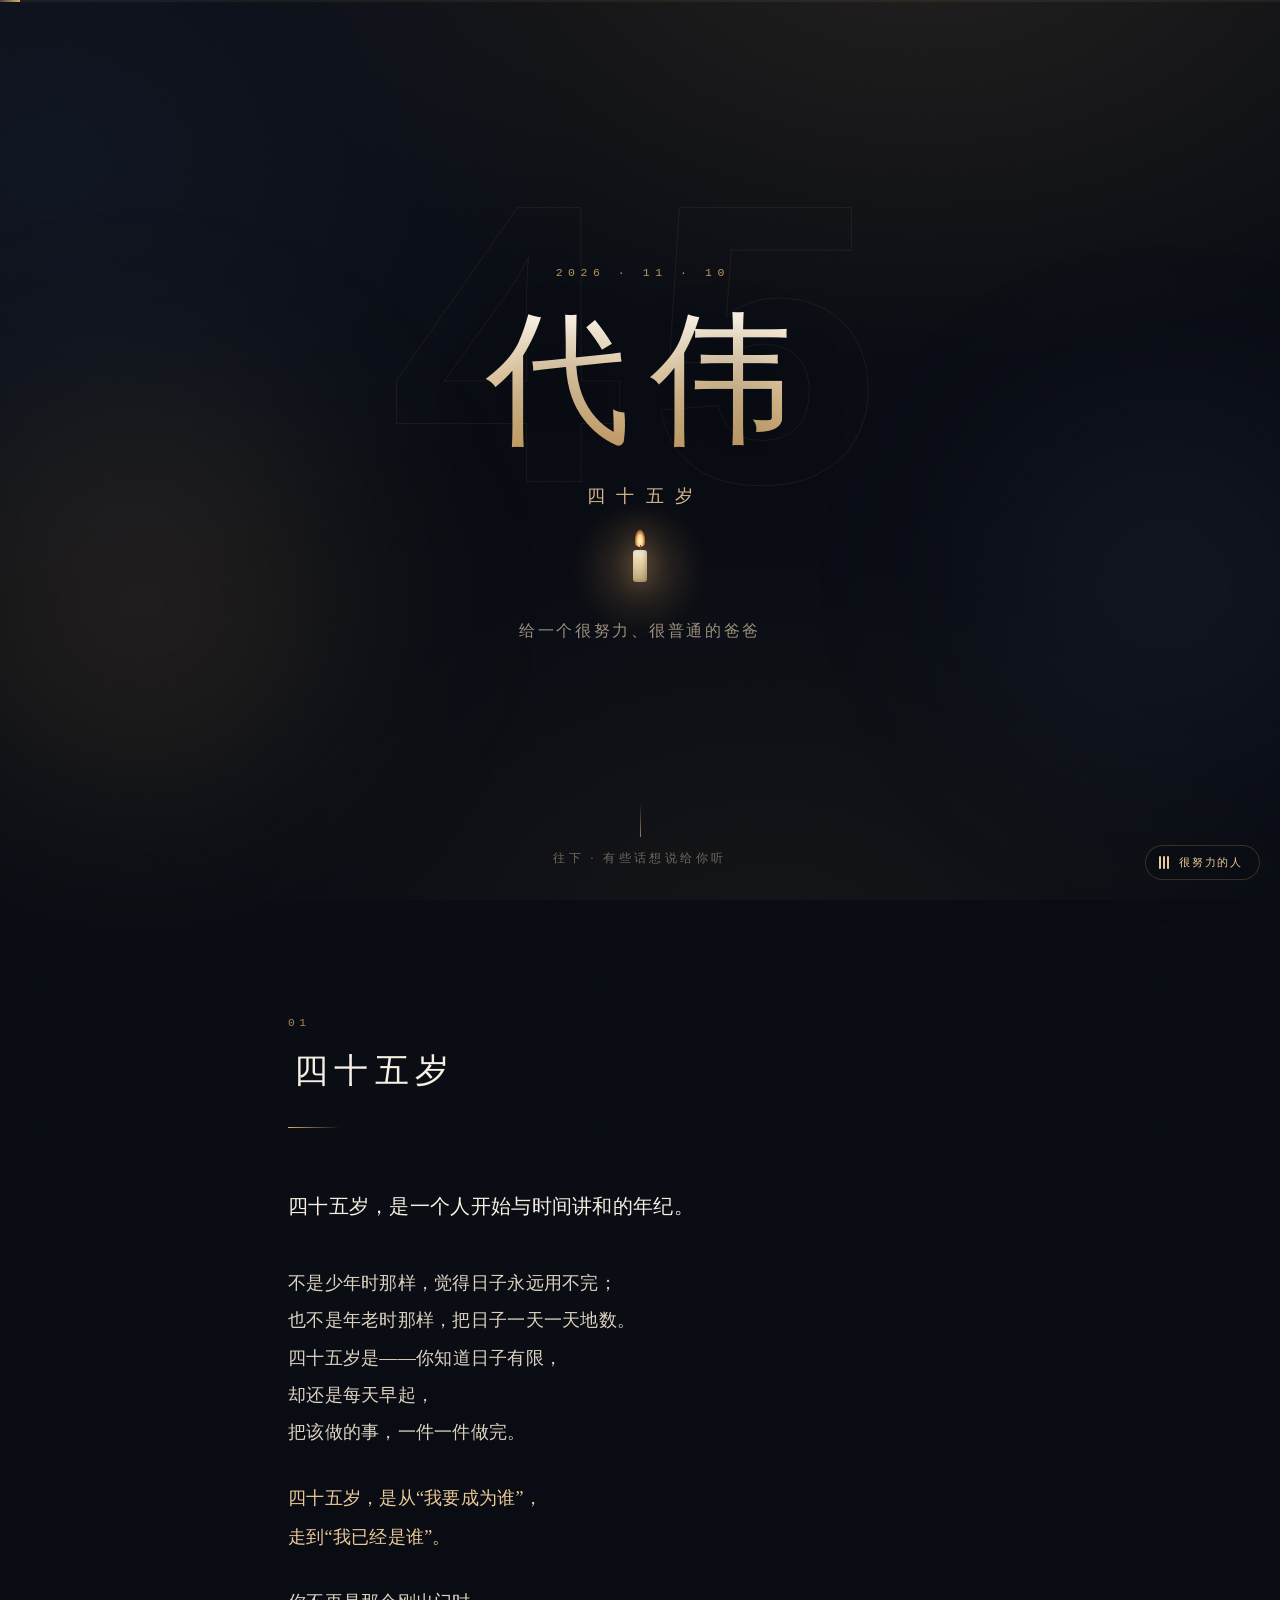
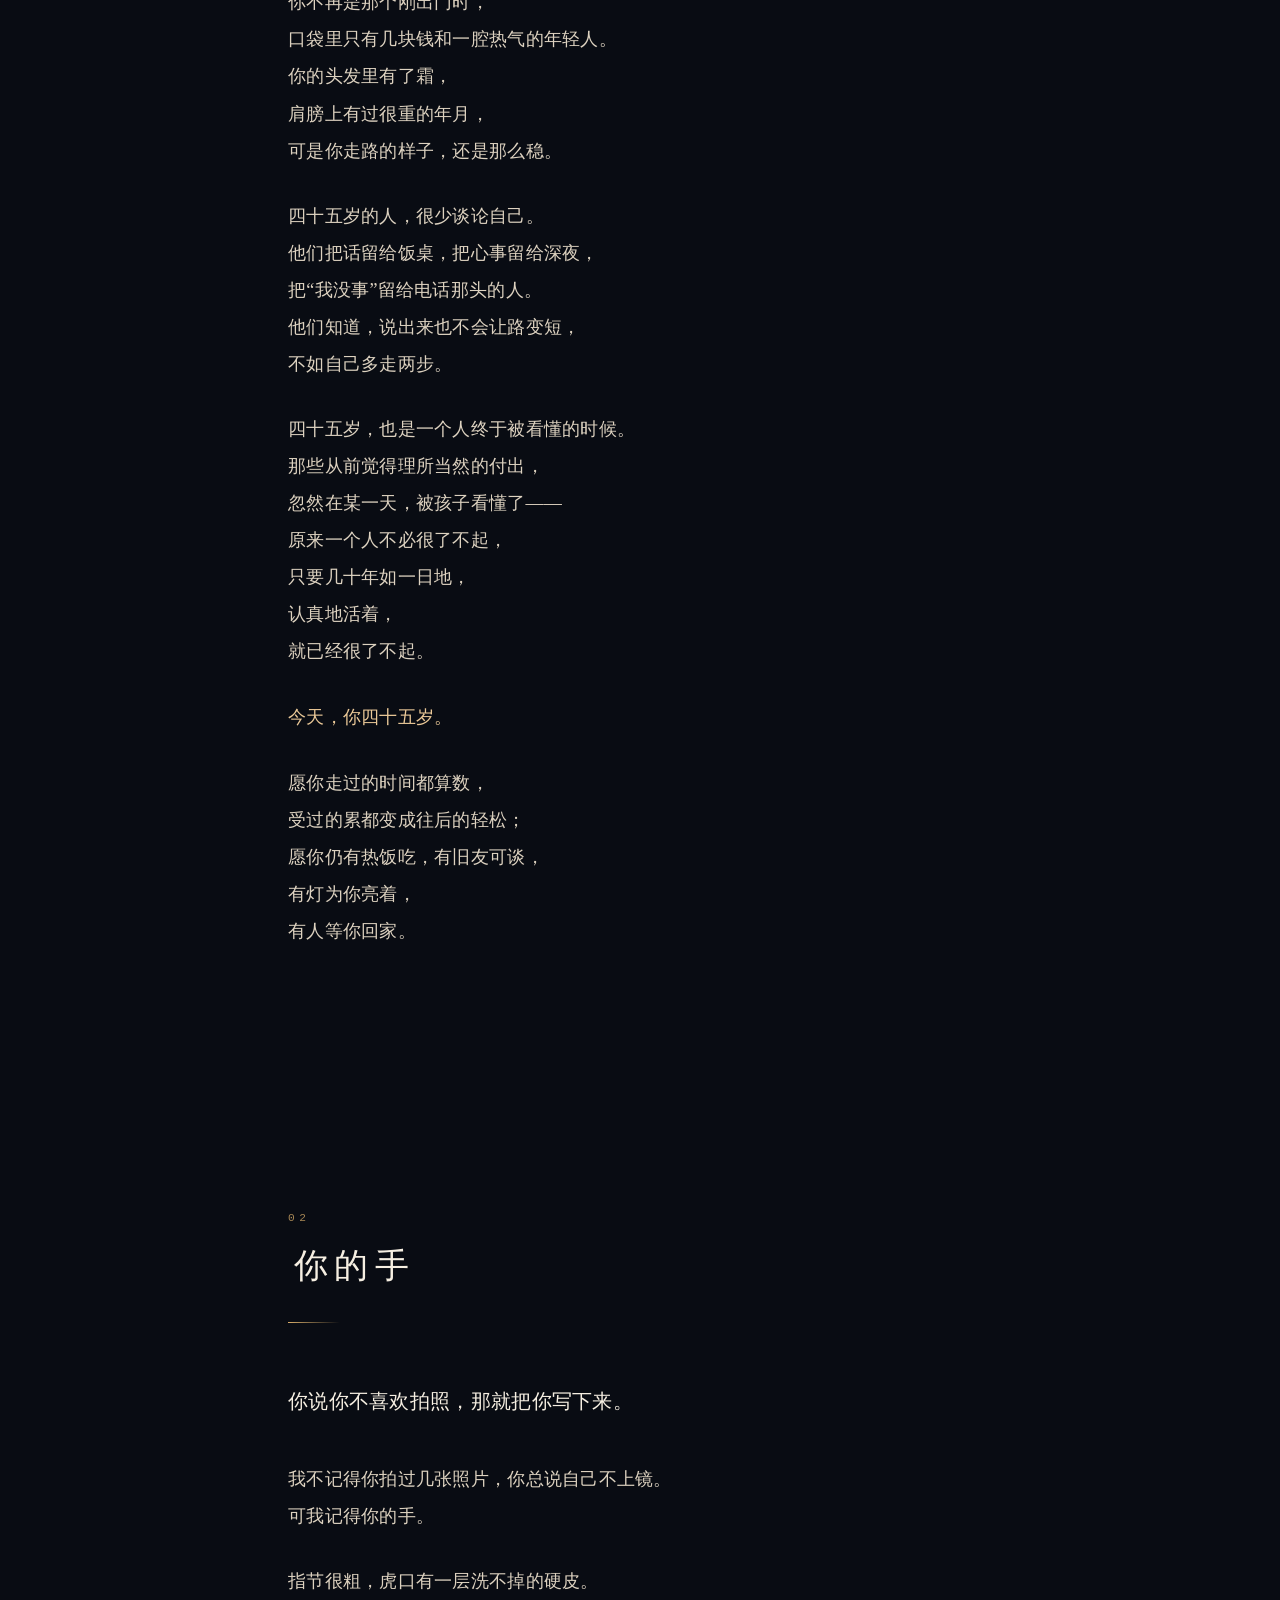
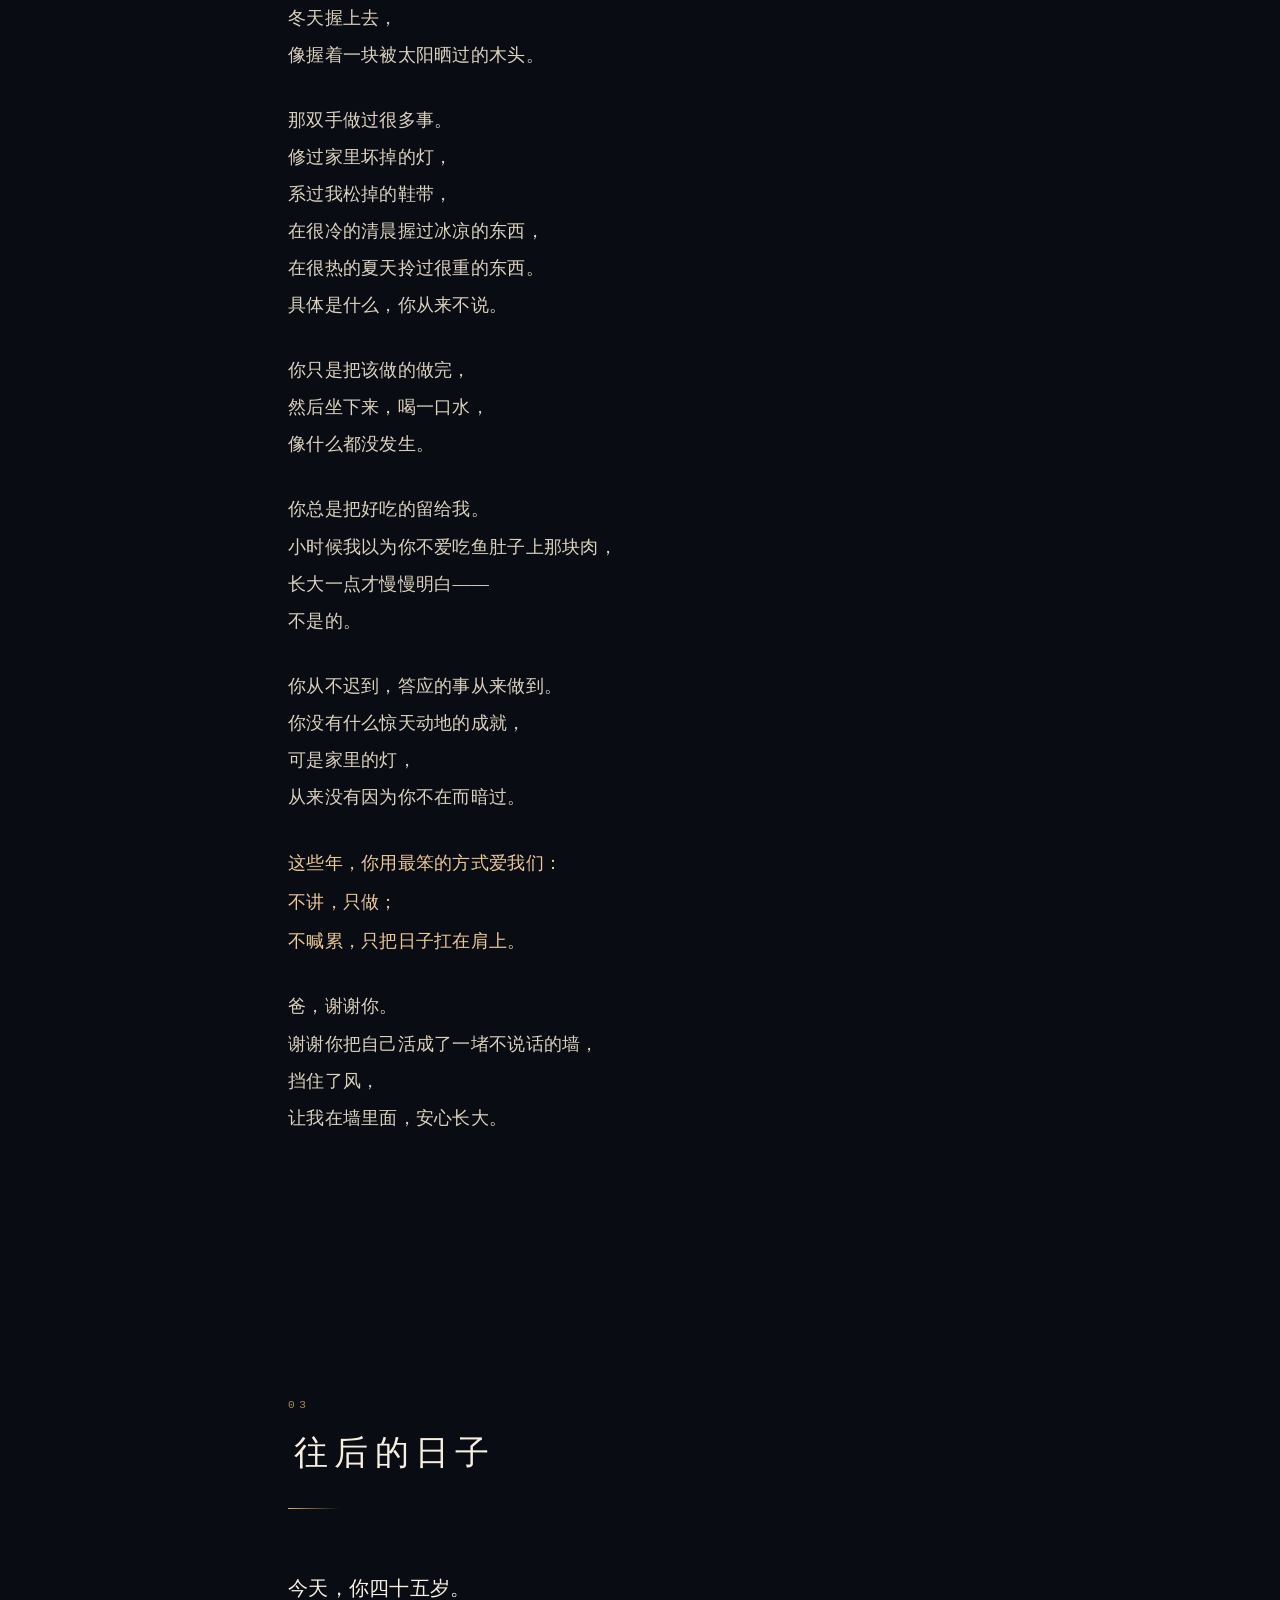
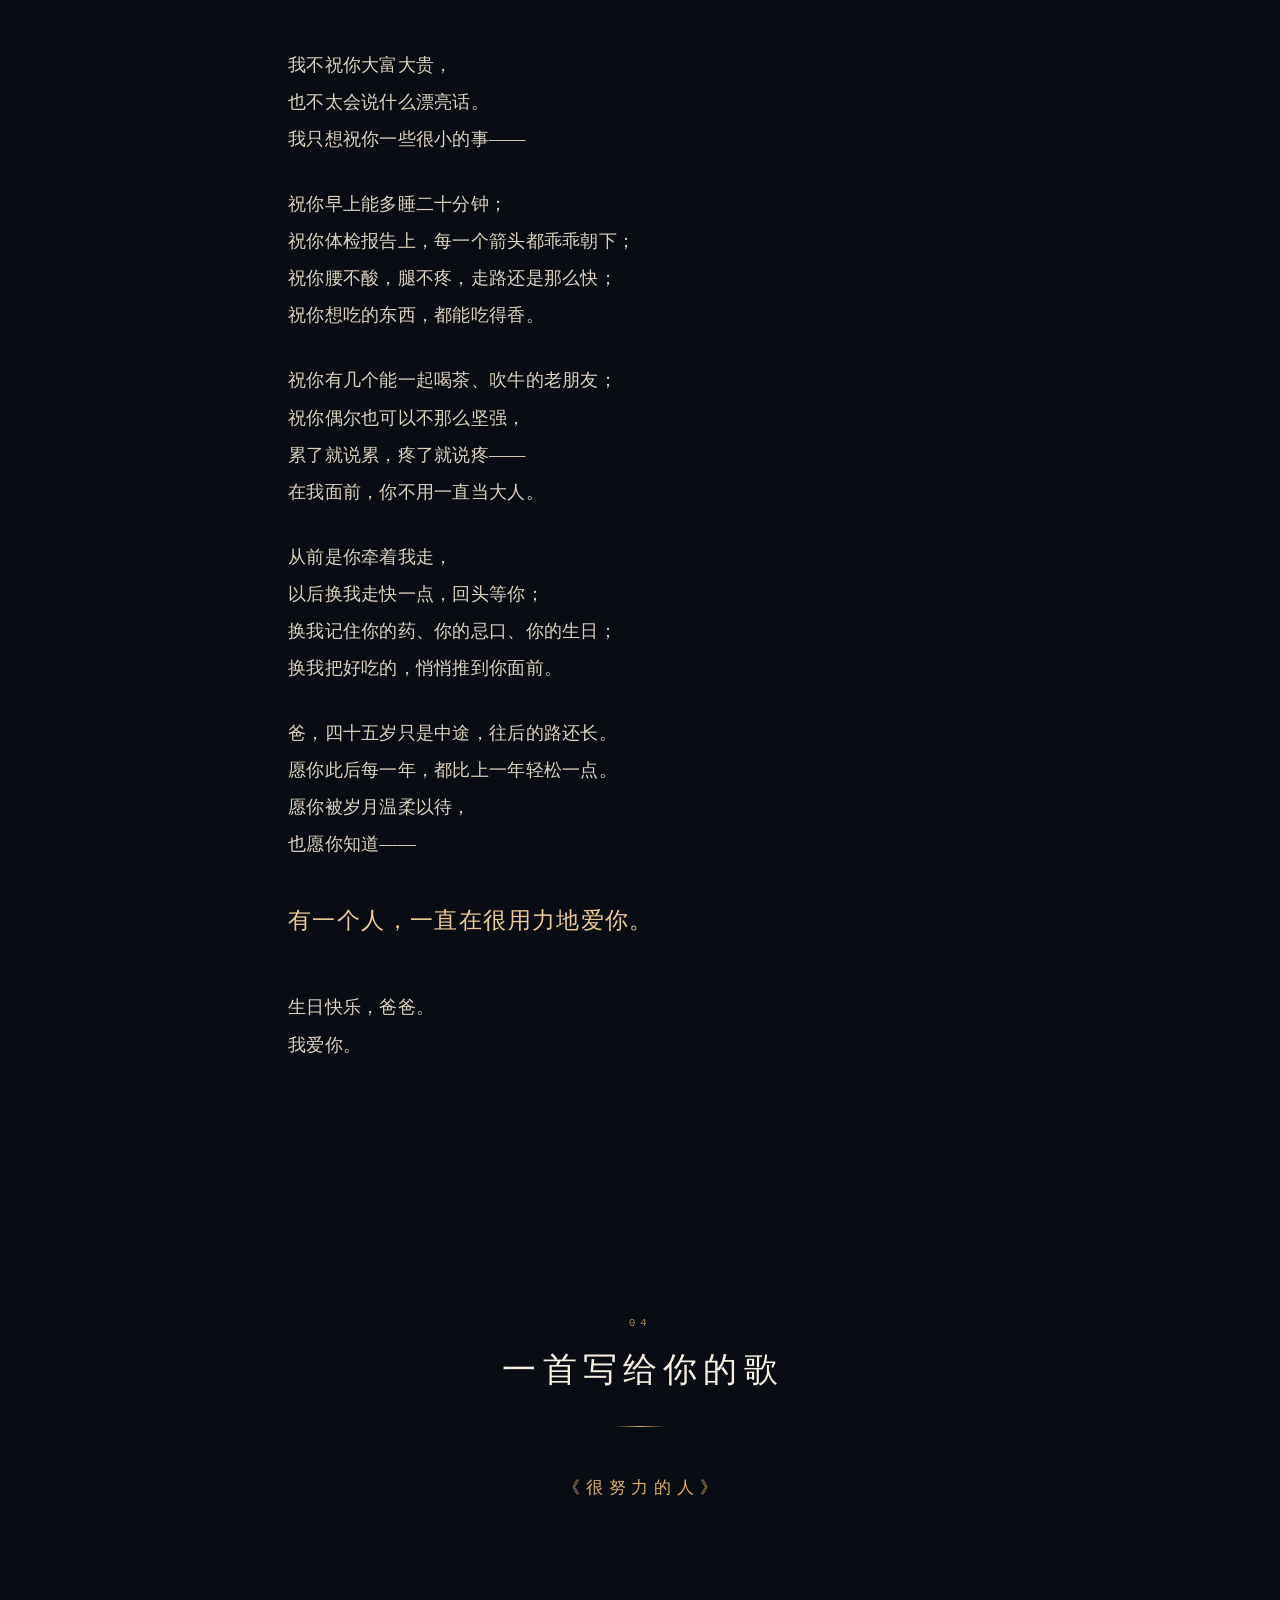
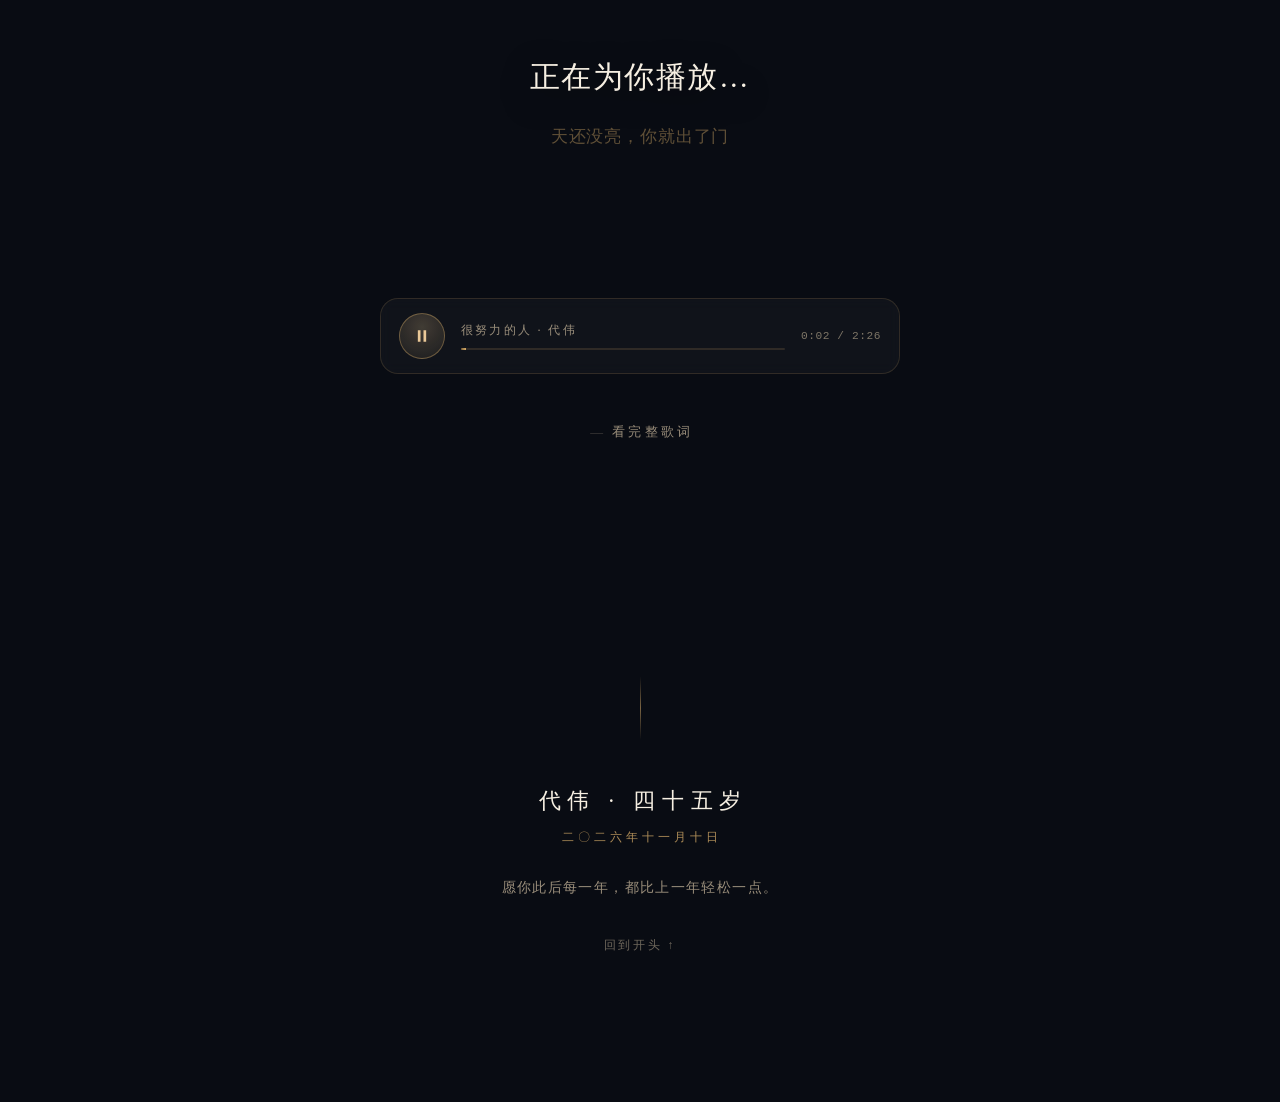
==== index.html @ 6c89ed4d "给爸爸的四十五岁生日：一首散文诗、一些谢谢，和一首歌" ====
<!doctype html>
<html lang="zh-CN">
<head>
<meta charset="utf-8">
<meta name="viewport" content="width=device-width,initial-scale=1,viewport-fit=cover">
<title>代伟 · 四十五岁</title>
<meta name="description" content="写给爸爸的四十五岁生日：一首散文诗、一些谢谢，和一首歌。">
<meta name="theme-color" content="#090c13">
<meta property="og:title" content="代伟 · 四十五岁">
<meta property="og:description" content="写给爸爸的四十五岁生日。">
<link rel="icon" href="data:image/svg+xml,%3Csvg xmlns='http://www.w3.org/2000/svg' viewBox='0 0 64 64'%3E%3Crect width='64' height='64' rx='14' fill='%23090c13'/%3E%3Cellipse cx='32' cy='26' rx='7' ry='12' fill='%23ffcf7a'/%3E%3Crect x='29' y='36' width='6' height='16' rx='2' fill='%23e8d7b4'/%3E%3C/svg%3E">
<link rel="stylesheet" href="style.css">
</head>
<body>

<div class="grain" aria-hidden="true"></div>
<div class="glow g1" aria-hidden="true"></div>
<div class="glow g2" aria-hidden="true"></div>
<div class="topline" id="topline" aria-hidden="true"><i></i></div>

<!-- 开场：轻触开始 -->
<div class="veil" id="veil">
  <div class="veil-inner">
    <div class="candle">
      <span class="flame"></span><span class="wick"></span><span class="body"></span>
    </div>
    <p class="veil-kicker">二〇二六年 · 十一月十日</p>
    <h1 class="veil-title">给爸爸的四十五岁</h1>
    <button class="start-btn" id="startBtn" type="button">轻触 · 让歌响起</button>
    <p class="veil-note">建议戴上耳机，大约两分半钟</p>
  </div>
</div>

<main>

  <header class="hero" id="top">
    <p class="hero-kicker">2026 · 11 · 10</p>
    <div class="hero-name-wrap">
      <span class="hero-forty" aria-hidden="true">45</span>
      <h1 class="hero-name">代伟</h1>
    </div>
    <p class="hero-age">四十五岁</p>
    <div class="candle small" aria-hidden="true">
      <span class="flame"></span><span class="wick"></span><span class="body"></span>
    </div>
    <p class="hero-sub">给一个很努力、很普通的爸爸</p>
    <div class="scroll-hint"><span></span>往下 · 有些话想说给你听</div>
  </header>

  <section class="chapter reveal" id="poem">
    <p class="chapter-no">01</p>
    <h2>四十五岁</h2>
    <div class="prose">
      <p class="lead">四十五岁，是一个人开始与时间讲和的年纪。</p>
      <p>不是少年时那样，觉得日子永远用不完；<br>
      也不是年老时那样，把日子一天一天地数。<br>
      四十五岁是——你知道日子有限，<br>
      却还是每天早起，<br>
      把该做的事，一件一件做完。</p>
      <p class="punch">四十五岁，是从“我要成为谁”，<br>
      走到“我已经是谁”。</p>
      <p>你不再是那个刚出门时，<br>
      口袋里只有几块钱和一腔热气的年轻人。<br>
      你的头发里有了霜，<br>
      肩膀上有过很重的年月，<br>
      可是你走路的样子，还是那么稳。</p>
      <p>四十五岁的人，很少谈论自己。<br>
      他们把话留给饭桌，把心事留给深夜，<br>
      把“我没事”留给电话那头的人。<br>
      他们知道，说出来也不会让路变短，<br>
      不如自己多走两步。</p>
      <p>四十五岁，也是一个人终于被看懂的时候。<br>
      那些从前觉得理所当然的付出，<br>
      忽然在某一天，被孩子看懂了——<br>
      原来一个人不必很了不起，<br>
      只要几十年如一日地，<br>
      认真地活着，<br>
      就已经很了不起。</p>
      <p class="punch">今天，你四十五岁。</p>
      <p>愿你走过的时间都算数，<br>
      受过的累都变成往后的轻松；<br>
      愿你仍有热饭吃，有旧友可谈，<br>
      有灯为你亮着，<br>
      有人等你回家。</p>
    </div>
  </section>

  <section class="chapter reveal" id="hands">
    <p class="chapter-no">02</p>
    <h2>你的手</h2>
    <div class="prose">
      <p class="lead">你说你不喜欢拍照，那就把你写下来。</p>
      <p>我不记得你拍过几张照片，你总说自己不上镜。<br>
      可我记得你的手。</p>
      <p>指节很粗，虎口有一层洗不掉的硬皮。<br>
      冬天握上去，<br>
      像握着一块被太阳晒过的木头。</p>
      <p>那双手做过很多事。<br>
      修过家里坏掉的灯，<br>
      系过我松掉的鞋带，<br>
      在很冷的清晨握过冰凉的东西，<br>
      在很热的夏天拎过很重的东西。<br>
      具体是什么，你从来不说。</p>
      <p>你只是把该做的做完，<br>
      然后坐下来，喝一口水，<br>
      像什么都没发生。</p>
      <p>你总是把好吃的留给我。<br>
      小时候我以为你不爱吃鱼肚子上那块肉，<br>
      长大一点才慢慢明白——<br>
      不是的。</p>
      <p>你从不迟到，答应的事从来做到。<br>
      你没有什么惊天动地的成就，<br>
      可是家里的灯，<br>
      从来没有因为你不在而暗过。</p>
      <p class="punch">这些年，你用最笨的方式爱我们：<br>
      不讲，只做；<br>
      不喊累，只把日子扛在肩上。</p>
      <p>爸，谢谢你。<br>
      谢谢你把自己活成了一堵不说话的墙，<br>
      挡住了风，<br>
      让我在墙里面，安心长大。</p>
    </div>
  </section>

  <section class="chapter reveal" id="wish">
    <p class="chapter-no">03</p>
    <h2>往后的日子</h2>
    <div class="prose">
      <p class="lead">今天，你四十五岁。</p>
      <p>我不祝你大富大贵，<br>
      也不太会说什么漂亮话。<br>
      我只想祝你一些很小的事——</p>
      <p>祝你早上能多睡二十分钟；<br>
      祝你体检报告上，每一个箭头都乖乖朝下；<br>
      祝你腰不酸，腿不疼，走路还是那么快；<br>
      祝你想吃的东西，都能吃得香。</p>
      <p>祝你有几个能一起喝茶、吹牛的老朋友；<br>
      祝你偶尔也可以不那么坚强，<br>
      累了就说累，疼了就说疼——<br>
      在我面前，你不用一直当大人。</p>
      <p>从前是你牵着我走，<br>
      以后换我走快一点，回头等你；<br>
      换我记住你的药、你的忌口、你的生日；<br>
      换我把好吃的，悄悄推到你面前。</p>
      <p>爸，四十五岁只是中途，往后的路还长。<br>
      愿你此后每一年，都比上一年轻松一点。<br>
      愿你被岁月温柔以待，<br>
      也愿你知道——</p>
      <p class="punch big">有一个人，一直在很用力地爱你。</p>
      <p>生日快乐，爸爸。<br>
      我爱你。</p>
    </div>
  </section>

  <section class="chapter song reveal" id="song">
    <p class="chapter-no">04</p>
    <h2>一首写给你的歌</h2>
    <p class="song-title">《很努力的人》</p>

    <div class="stage">
      <div class="stage-line prev" id="lyricPrev"></div>
      <div class="stage-line now" id="lyricNow">正在为你播放…</div>
      <div class="stage-line next" id="lyricNext"></div>
    </div>

    <div class="player">
      <button class="play-btn" id="playBtn" type="button" aria-label="播放或暂停">
        <svg class="ico-play" viewBox="0 0 24 24" aria-hidden="true"><path d="M8 5.5v13l11-6.5z"/></svg>
        <svg class="ico-pause" viewBox="0 0 24 24" aria-hidden="true"><path d="M7 5h3.2v14H7zM13.8 5H17v14h-3.2z"/></svg>
      </button>
      <div class="player-meta">
        <div class="player-name">很努力的人 · 代伟</div>
        <div class="player-bar"><i id="songBar"></i></div>
      </div>
      <div class="player-time" id="songTime">0:00 / 0:00</div>
    </div>

    <details class="lyrics">
      <summary>看完整歌词</summary>
      <div class="lyrics-body">
        <p class="verse">
          天还没亮，你就出了门<br>
          楼道那盏灯，还留着你走过的余温<br>
          一年一年，鞋底磨得越来越薄<br>
          你把所有辛苦，说成一句“没什么”
        </p>
        <p class="verse">
          我长大以后，才读懂你的沉默<br>
          那些没说出口的话，都在饭碗里多了一点<br>
          你总把最好的，悄悄推到我面前<br>
          然后笑着说，我不太爱吃这些
        </p>
        <p class="chorus">
          四十五岁，你还是很努力的人<br>
          把平凡的日子，过成家里最稳的灯<br>
          不需要谁记得你的名字<br>
          在我心里，你一直是英雄
        </p>
        <p class="verse">
          你给我的，从来不是很多钱<br>
          是一个从不缺席的明天<br>
          是你站在那里，什么都不说<br>
          我就知道，家还在
        </p>
        <p class="chorus">
          四十五岁，愿风对你温柔一点<br>
          愿你的肩膀，也能靠一靠、歇一歇<br>
          往后的路，换我替你分担一些<br>
          爸，生日快乐——我爱你
        </p>
      </div>
    </details>
  </section>

  <footer class="foot reveal">
    <div class="foot-line"></div>
    <p class="foot-big">代伟 · 四十五岁</p>
    <p class="foot-sub">二〇二六年十一月十日</p>
    <p class="foot-note">愿你此后每一年，都比上一年轻松一点。</p>
    <a class="to-top" href="#top">回到开头 ↑</a>
  </footer>

</main>

<button class="dock" id="dockBtn" type="button" aria-label="播放或暂停音乐">
  <span class="bars" aria-hidden="true"><i></i><i></i><i></i></span>
  <span class="dock-text">很努力的人</span>
</button>

<script src="song.js"></script>
</body>
</html>
---- style.css ----
/* 代伟 · 四十五岁 */
:root{
  --bg:#090c13;
  --paper:#f6efe2;
  --text:#e3d9c8;
  --muted:#9a8e7b;
  --gold:#d9ae6a;
  --gold-soft:#ebc998;
  --gold-dim:#7c6139;
  --line:rgba(217,174,106,.16);
  --serif:"Noto Serif SC","Source Han Serif SC","Songti SC","STSong","SimSun",serif;
}
*{box-sizing:border-box}
html{scroll-behavior:smooth;-webkit-text-size-adjust:100%}
body{
  margin:0;background:var(--bg);color:var(--text);font-family:var(--serif);
  -webkit-font-smoothing:antialiased;overflow-x:hidden;
  background-image:
    radial-gradient(1100px 760px at 72% -12%, rgba(217,174,106,.13), transparent 62%),
    radial-gradient(820px 680px at 4% 18%, rgba(78,108,168,.10), transparent 64%),
    radial-gradient(900px 700px at 60% 108%, rgba(217,174,106,.06), transparent 60%);
  background-attachment:fixed;
}
body.locked{overflow:hidden}

/* 质感 */
.grain{
  position:fixed;inset:-50%;pointer-events:none;z-index:1;opacity:.045;
  background-image:url("data:image/svg+xml,%3Csvg xmlns='http://www.w3.org/2000/svg' width='140' height='140'%3E%3Cfilter id='n'%3E%3CfeTurbulence type='fractalNoise' baseFrequency='.82' numOctaves='3' stitchTiles='stitch'/%3E%3C/filter%3E%3Crect width='140' height='140' filter='url(%23n)'/%3E%3C/svg%3E");
  mix-blend-mode:overlay;
}
.glow{position:fixed;border-radius:50%;filter:blur(90px);pointer-events:none;z-index:0}
.g1{width:46vw;height:46vw;left:-12vw;top:34vh;background:radial-gradient(circle,rgba(217,174,106,.16),transparent 70%)}
.g2{width:38vw;height:38vw;right:-10vw;bottom:8vh;background:radial-gradient(circle,rgba(96,120,180,.14),transparent 70%)}

/* 顶部细进度 */
.topline{position:fixed;top:0;left:0;right:0;height:2px;z-index:60;background:rgba(217,174,106,.08)}
.topline i{display:block;height:100%;width:0;background:linear-gradient(90deg,rgba(217,174,106,.25),var(--gold));transition:width .2s linear}

/* 烛火 */
.candle{position:relative;width:16px;height:52px;margin:26px auto 0}
.candle::after{content:"";position:absolute;left:50%;top:-26px;width:130px;height:130px;transform:translateX(-50%);background:radial-gradient(circle,rgba(255,198,122,.26),rgba(255,180,100,.08) 42%,transparent 72%);filter:blur(7px);pointer-events:none;z-index:-1}
.candle.small{transform:scale(1);margin:22px auto 16px}
.candle .body{position:absolute;bottom:0;left:1px;width:14px;height:32px;border-radius:3px;
  background:linear-gradient(180deg,#f8ecd2,#dcc69c 55%,#b8a173);
  box-shadow:0 0 20px rgba(255,196,116,.16),inset -2px 0 4px rgba(0,0,0,.18)}
.candle .wick{position:absolute;left:7.5px;bottom:31px;width:1px;height:6px;background:#5c4b34}
.candle .flame{position:absolute;left:50%;bottom:35px;width:14px;height:24px;transform:translateX(-50%);
  background:radial-gradient(50% 62% at 50% 74%,#fff8e2,#ffd083 38%,rgba(255,152,60,.55) 68%,rgba(255,140,50,0) 78%);
  border-radius:50% 50% 46% 46%/62% 62% 40% 40%;
  filter:blur(.5px) drop-shadow(0 0 16px rgba(255,190,110,.6));
  animation:flicker 3.4s ease-in-out infinite;transform-origin:50% 92%}
@keyframes flicker{
  0%,100%{transform:translateX(-50%) scale(1) rotate(-1deg);opacity:.95}
  22%{transform:translateX(-50%) scale(1.04,.96) rotate(1.6deg);opacity:1}
  47%{transform:translateX(-51%) scale(.97,1.05) rotate(-1.2deg);opacity:.9}
  73%{transform:translateX(-49%) scale(1.02,.98) rotate(1deg);opacity:1}
}

/* 开场遮罩 */
.veil{position:fixed;inset:0;z-index:100;display:grid;place-items:center;text-align:center;padding:24px;
  background:radial-gradient(58% 46% at 50% 44%,rgba(34,28,20,.94),rgba(6,8,12,.99) 72%);
  -webkit-backdrop-filter:blur(14px);backdrop-filter:blur(14px);
  transition:opacity .95s ease,visibility .95s ease}
.veil.hide{opacity:0;visibility:hidden}
.veil-inner{max-width:520px;animation:veilIn 1.2s ease both}
@keyframes veilIn{from{opacity:0;transform:translateY(10px)}to{opacity:1;transform:none}}
.veil-kicker{font-size:.72rem;letter-spacing:.42em;color:var(--muted);margin:16px 0 0;text-indent:.42em}
.veil-title{font-weight:500;font-size:clamp(1.5rem,5vw,2.1rem);letter-spacing:.16em;color:var(--paper);margin:.7em 0 1.5em;text-indent:.16em}
.start-btn{
  display:inline-block;cursor:pointer;font-family:inherit;font-size:.95rem;letter-spacing:.22em;text-indent:.22em;
  color:#20180d;padding:15px 34px;border:0;border-radius:999px;
  background:linear-gradient(180deg,#f0cd93,#d9ae6a);
  box-shadow:0 10px 34px rgba(217,174,106,.22),0 1px 0 rgba(255,255,255,.4) inset;
  transition:transform .25s ease,box-shadow .25s ease}
.start-btn:hover{transform:translateY(-2px);box-shadow:0 14px 40px rgba(217,174,106,.3),0 1px 0 rgba(255,255,255,.5) inset}
.start-btn:active{transform:translateY(0)}
.veil-note{font-size:.76rem;letter-spacing:.14em;color:rgba(154,142,123,.85);margin:1.7em 0 0}

/* 首屏 */
.hero{position:relative;z-index:2;min-height:100svh;display:flex;flex-direction:column;align-items:center;justify-content:center;
  text-align:center;padding:72px 24px 64px}
.hero-kicker{font-family:ui-monospace,"SFMono-Regular",Menlo,monospace;font-size:.72rem;letter-spacing:.48em;color:var(--gold);opacity:.85;margin:0 0 3.2vh;text-indent:.48em}
.hero-name-wrap{position:relative;line-height:1}
.hero-forty{position:absolute;left:50%;top:50%;transform:translate(-50%,-52%);
  font-family:ui-monospace,Menlo,monospace;font-size:clamp(11rem,40vw,26rem);font-weight:700;
  color:transparent;-webkit-text-stroke:1px rgba(217,174,106,.09);letter-spacing:.02em;pointer-events:none;user-select:none}
.hero-name{
  position:relative;margin:0;font-weight:500;font-size:clamp(3.6rem,15vw,9rem);letter-spacing:.14em;text-indent:.14em;
  background:linear-gradient(180deg,#fbf3e4 8%,#e8cda2 52%,#c9a066 100%);
  -webkit-background-clip:text;background-clip:text;color:transparent;
  text-shadow:0 24px 60px rgba(0,0,0,.4)}
.hero-age{margin:3.4vh 0 0;font-size:clamp(.95rem,3.2vw,1.15rem);letter-spacing:.62em;text-indent:.62em;color:var(--gold-soft);opacity:.9}
.hero-sub{margin:2.6vh 0 0;font-size:clamp(.86rem,2.8vw,1rem);letter-spacing:.16em;color:var(--muted)}
.scroll-hint{position:absolute;bottom:34px;left:0;right:0;font-size:.72rem;letter-spacing:.3em;color:rgba(154,142,123,.7);text-indent:.3em}
.scroll-hint span{display:block;width:1px;height:34px;margin:0 auto 14px;background:linear-gradient(180deg,transparent,var(--gold));opacity:.7;animation:drip 2.6s ease-in-out infinite}
@keyframes drip{0%{transform:scaleY(.4);opacity:.2}50%{transform:scaleY(1);opacity:.8}100%{transform:scaleY(.4);opacity:.2}}

/* 章节 */
.chapter{position:relative;z-index:2;max-width:760px;margin:0 auto;padding:13vh 28px}
.chapter-no{font-family:ui-monospace,Menlo,monospace;font-size:.7rem;letter-spacing:.4em;color:var(--gold);opacity:.75;margin:0}
.chapter h2{font-weight:500;font-size:clamp(1.5rem,4.6vw,2.15rem);letter-spacing:.18em;color:var(--paper);margin:.55em 0 1.7em;text-indent:.18em}
.chapter h2::after{content:"";display:block;width:52px;height:1px;margin-top:.95em;background:linear-gradient(90deg,var(--gold),rgba(217,174,106,0))}
.prose p{margin:0 0 1.55em;line-height:2.05;font-size:clamp(1rem,2.5vw,1.13rem);color:#ddd2c0;letter-spacing:.015em}
.prose .lead{color:var(--paper);font-size:clamp(1.05rem,2.9vw,1.24rem);line-height:2.1;margin-bottom:1.9em}
.prose .punch{color:var(--gold-soft);line-height:2.15}
.prose .punch.big{font-size:clamp(1.12rem,3.4vw,1.45rem);letter-spacing:.06em;margin:1.4em 0 1.9em}

/* 歌曲 */
.song{text-align:center;padding-top:12vh;padding-bottom:15vh}
.song h2{display:inline-block}
.song h2::after{margin-left:auto;margin-right:auto;background:linear-gradient(90deg,rgba(217,174,106,0),var(--gold),rgba(217,174,106,0))}
.song-title{font-size:clamp(.95rem,2.8vw,1.05rem);letter-spacing:.34em;text-indent:.34em;color:var(--gold);margin:-.6em 0 0}
.stage{position:relative;min-height:min(46vh,300px);display:flex;flex-direction:column;justify-content:center;gap:.5em;
  margin:5vh auto 0;max-width:660px}
.stage-line{transition:opacity .55s ease,transform .55s ease,filter .55s ease;line-height:1.9;letter-spacing:.05em}
.stage-line.prev{font-size:clamp(.82rem,2.3vw,.92rem);color:rgba(154,142,123,.5);transform:translateY(4px)}
.stage-line.now{font-size:clamp(1.35rem,4.6vw,1.85rem);color:var(--paper);min-height:2.6em;display:flex;align-items:center;justify-content:center;text-shadow:0 8px 30px rgba(0,0,0,.5)}
.stage-line.now.tick{animation:lineIn .7s cubic-bezier(.2,.7,.2,1)}
@keyframes lineIn{from{opacity:0;transform:translateY(8px);filter:blur(3px)}to{opacity:1;transform:none;filter:none}}
.stage-line.next{font-size:clamp(.92rem,2.7vw,1.05rem);color:rgba(217,174,106,.42);transform:translateY(-3px)}

.player{display:flex;align-items:center;gap:16px;max-width:520px;margin:6vh auto 0;text-align:left;
  padding:14px 18px;border:1px solid var(--line);border-radius:18px;background:rgba(255,246,230,.03);
  -webkit-backdrop-filter:blur(6px);backdrop-filter:blur(6px)}
.play-btn{flex:0 0 auto;width:46px;height:46px;border-radius:50%;border:1px solid rgba(217,174,106,.4);cursor:pointer;
  background:radial-gradient(circle at 50% 30%,rgba(241,205,147,.22),rgba(217,174,106,.06));color:var(--gold-soft);
  display:grid;place-items:center;transition:transform .2s ease,background .3s}
.play-btn:hover{transform:scale(1.05);background:radial-gradient(circle at 50% 30%,rgba(241,205,147,.3),rgba(217,174,106,.1))}
.play-btn svg{width:20px;height:20px;fill:currentColor}
.play-btn .ico-pause{display:none}
.playing .play-btn .ico-play{display:none}
.playing .play-btn .ico-pause{display:block}
.player-meta{flex:1;min-width:0}
.player-name{font-size:.78rem;letter-spacing:.18em;color:var(--muted);margin-bottom:9px;white-space:nowrap;overflow:hidden;text-overflow:ellipsis}
.player-bar{height:2px;background:rgba(217,174,106,.15);border-radius:2px;overflow:hidden}
.player-bar i{display:block;height:100%;width:0;background:linear-gradient(90deg,var(--gold-dim),var(--gold));transition:width .25s linear}
.player-time{flex:0 0 auto;font-family:ui-monospace,Menlo,monospace;font-size:.7rem;color:rgba(154,142,123,.8);letter-spacing:.05em}

.lyrics{margin:4.5vh auto 0;max-width:560px;text-align:center}
.lyrics summary{cursor:pointer;list-style:none;font-size:.8rem;letter-spacing:.24em;text-indent:.24em;color:var(--muted);
  padding:10px 0;transition:color .3s}
.lyrics summary::-webkit-details-marker{display:none}
.lyrics summary:hover{color:var(--gold-soft)}
.lyrics summary::before{content:"— ";opacity:.4}
.lyrics[open] summary::before{content:"— ";opacity:.4}
.lyrics-body{padding-top:2.2em;text-align:center}
.lyrics-body p{margin:0 0 2.1em;line-height:2.15;font-size:.95rem;letter-spacing:.05em;color:#d6cbb9}
.lyrics-body .chorus{color:var(--gold-soft)}

/* 常驻小播放器 */
.dock{position:fixed;right:20px;bottom:20px;z-index:55;display:flex;align-items:center;gap:10px;
  padding:9px 16px 9px 13px;border-radius:999px;border:1px solid rgba(217,174,106,.22);
  background:rgba(11,14,20,.72);-webkit-backdrop-filter:blur(10px);backdrop-filter:blur(10px);
  color:var(--gold-soft);font-family:inherit;font-size:.7rem;letter-spacing:.16em;cursor:pointer;
  opacity:0;transform:translateY(12px);pointer-events:none;transition:opacity .6s ease,transform .6s ease,background .3s}
body.music-on .dock{opacity:1;transform:none;pointer-events:auto}
.dock:hover{background:rgba(20,24,33,.85)}
.dock .bars{display:flex;align-items:flex-end;gap:2px;height:13px}
.dock .bars i{display:block;width:2px;height:100%;background:currentColor;border-radius:1px;transform-origin:bottom;
  animation:eq 1.1s ease-in-out infinite}
.dock .bars i:nth-child(2){animation-delay:.18s}
.dock .bars i:nth-child(3){animation-delay:.36s}
body:not(.playing) .dock .bars i{animation-play-state:paused;transform:scaleY(.35)}
@keyframes eq{0%,100%{transform:scaleY(.3)}50%{transform:scaleY(1)}}

/* 页脚 */
.foot{position:relative;z-index:2;text-align:center;padding:10vh 24px 16vh}
.foot-line{width:1px;height:64px;margin:0 auto 5vh;background:linear-gradient(180deg,transparent,rgba(217,174,106,.55),transparent)}
.foot-big{margin:0;font-size:clamp(1.1rem,3.4vw,1.4rem);letter-spacing:.3em;text-indent:.3em;color:var(--paper)}
.foot-sub{margin:1.2em 0 0;font-size:.74rem;letter-spacing:.34em;text-indent:.34em;color:var(--gold);opacity:.8}
.foot-note{margin:2.4em 0 0;font-size:.86rem;letter-spacing:.1em;color:var(--muted)}
.to-top{display:inline-block;margin-top:4.5vh;font-size:.74rem;letter-spacing:.22em;color:rgba(154,142,123,.7);text-decoration:none;transition:color .3s}
.to-top:hover{color:var(--gold-soft)}

/* 入场 */
.reveal{opacity:0;transform:translateY(22px);transition:opacity 1.1s cubic-bezier(.2,.7,.2,1),transform 1.1s cubic-bezier(.2,.7,.2,1)}
.reveal.in{opacity:1;transform:none}

@media (max-width:520px){
  .chapter{padding:11vh 22px}
  .prose p{line-height:2.05}
  .hero-name{font-size:clamp(3.2rem,17vw,5rem)}
  .stage{min-height:44vh}
  .player{gap:12px;padding:12px 14px}
  .player-name{letter-spacing:.1em}
}
@media (prefers-reduced-motion:reduce){
  *{animation-duration:.001ms !important;animation-iteration-count:1 !important;transition-duration:.001ms !important}
  html{scroll-behavior:auto}
  .reveal{opacity:1;transform:none}
}
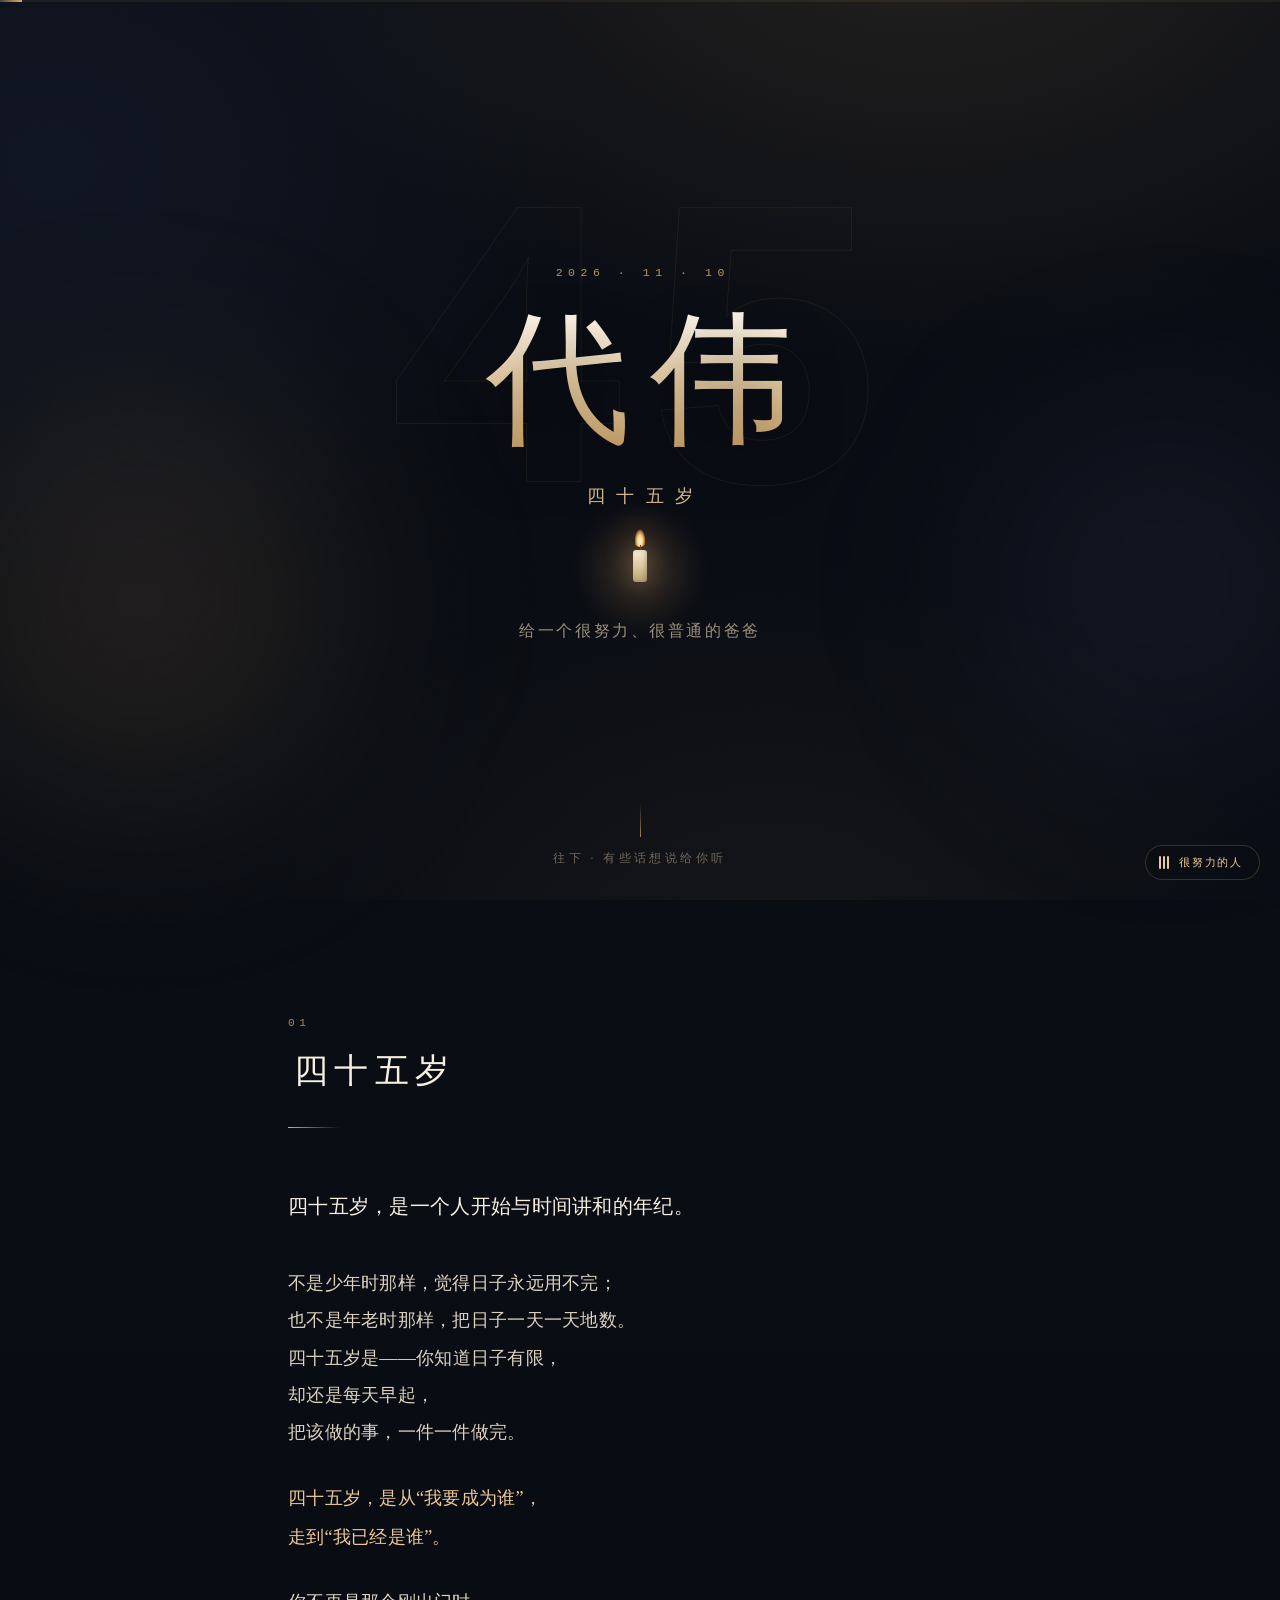
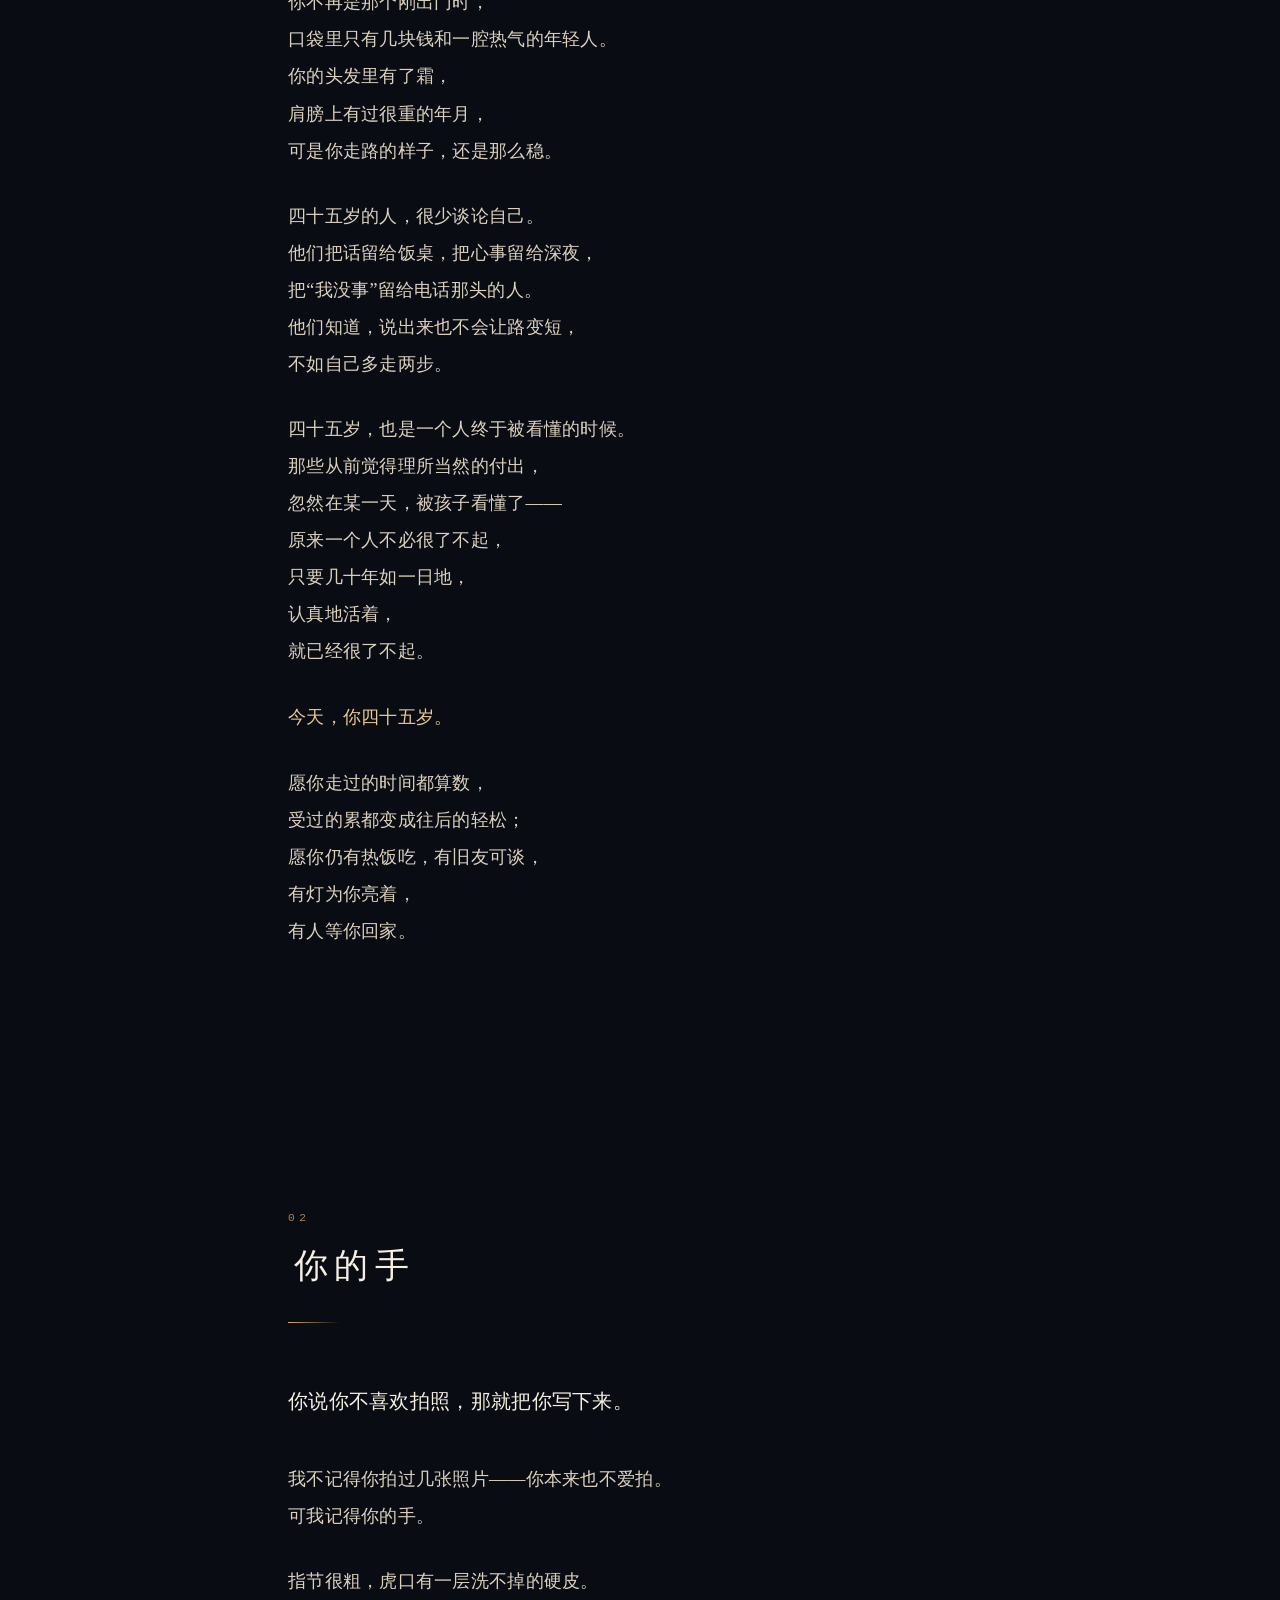
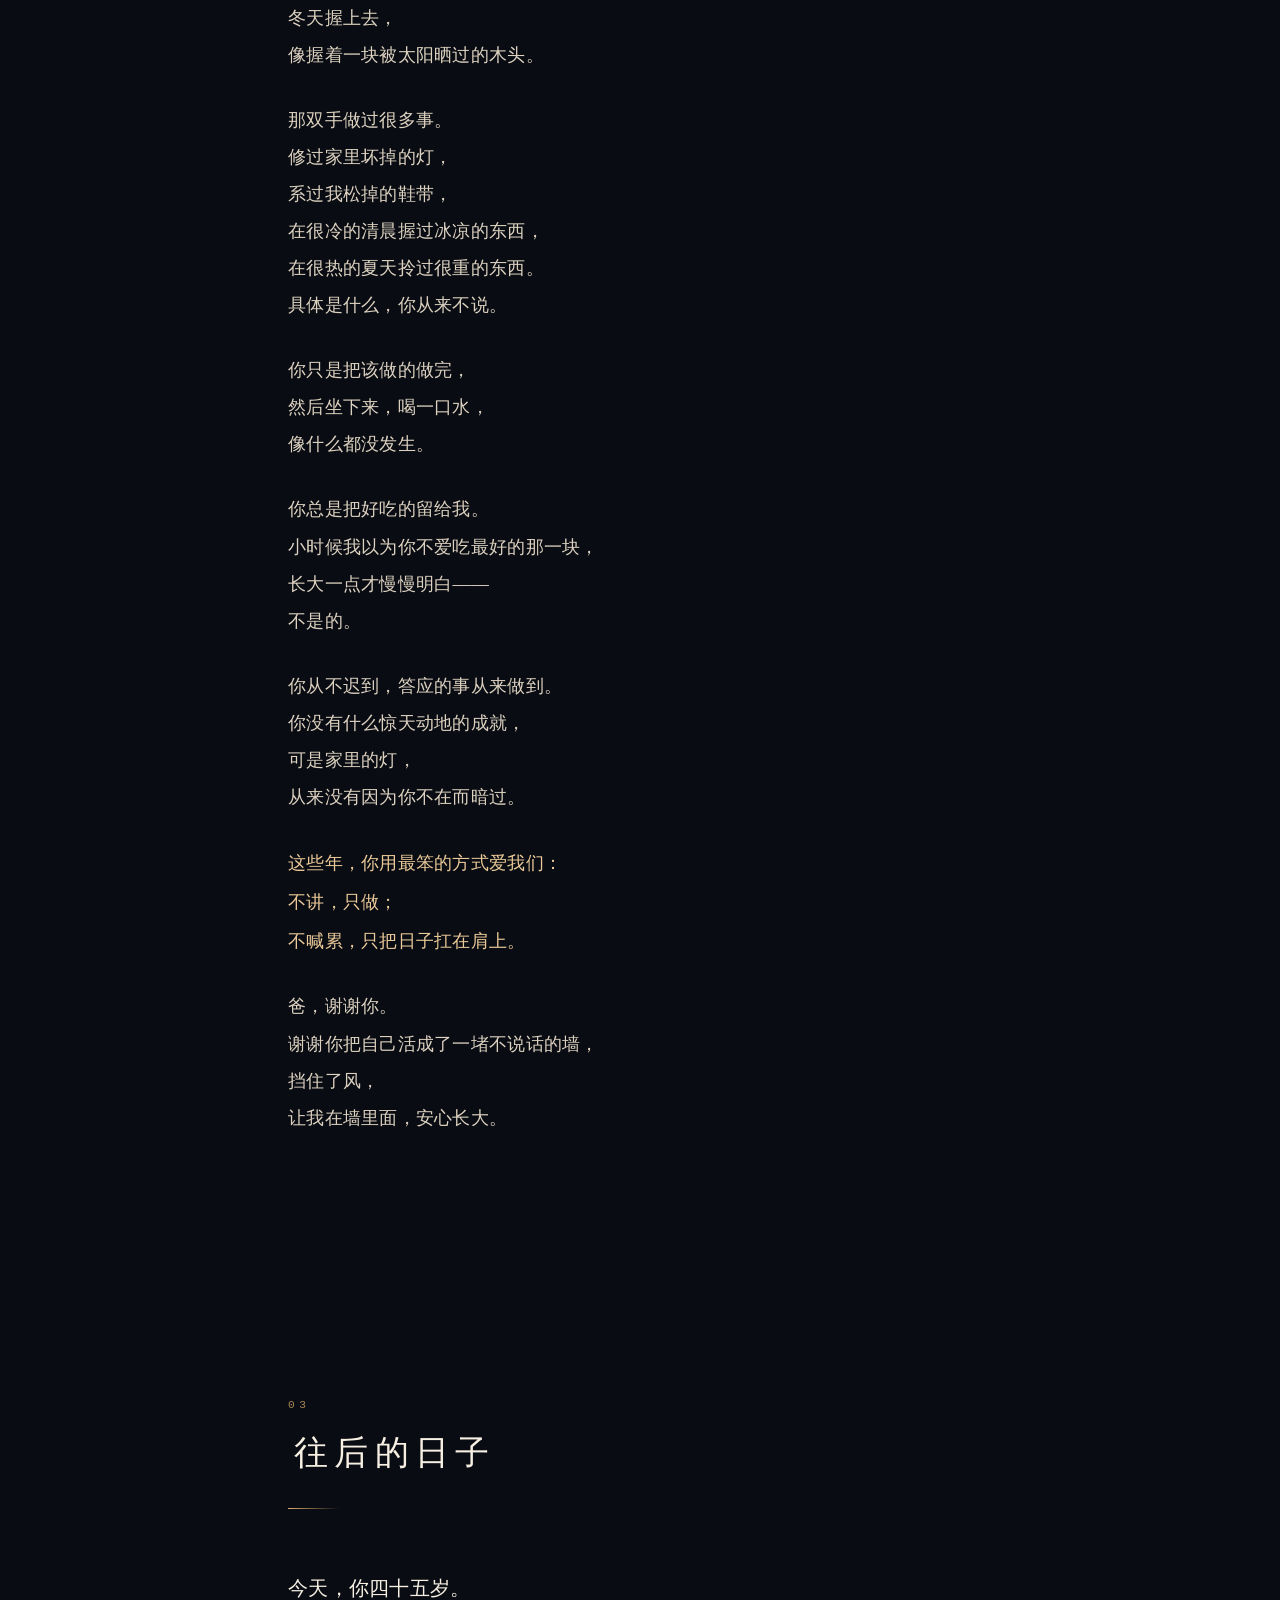
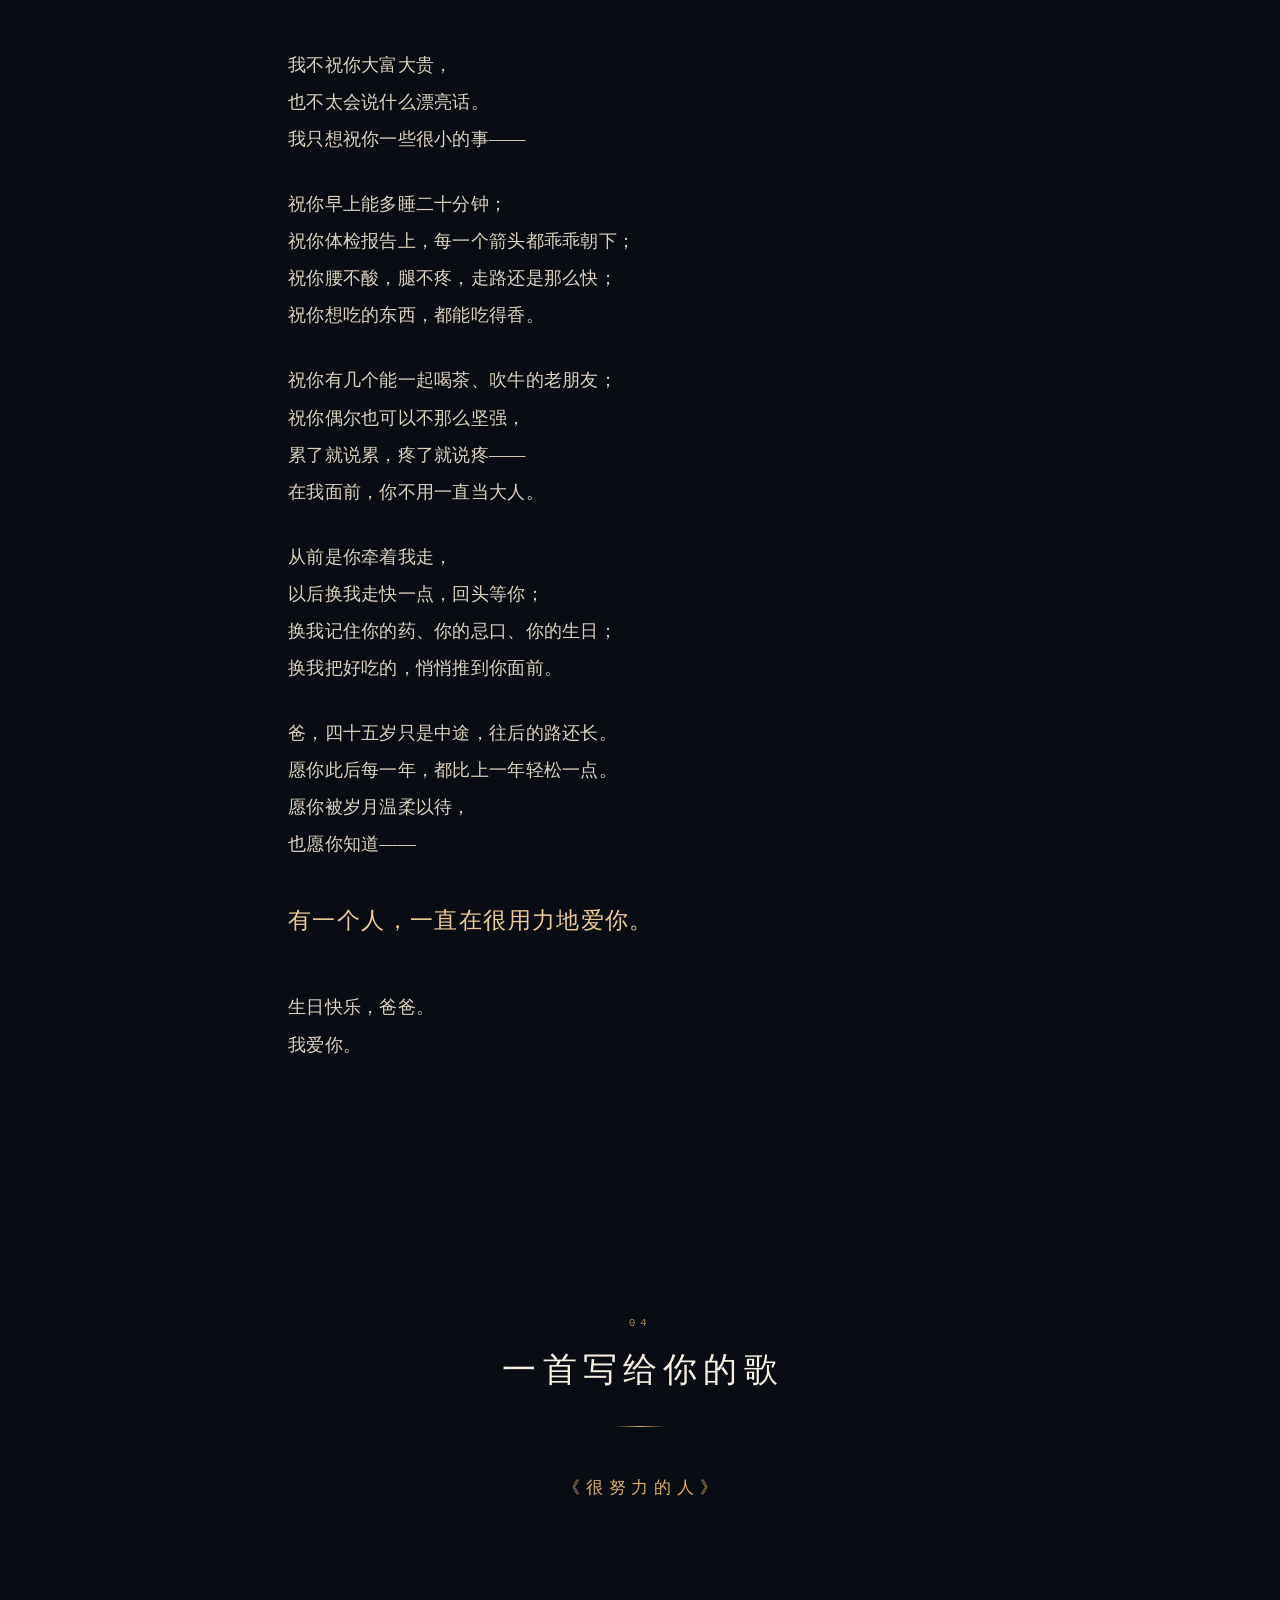
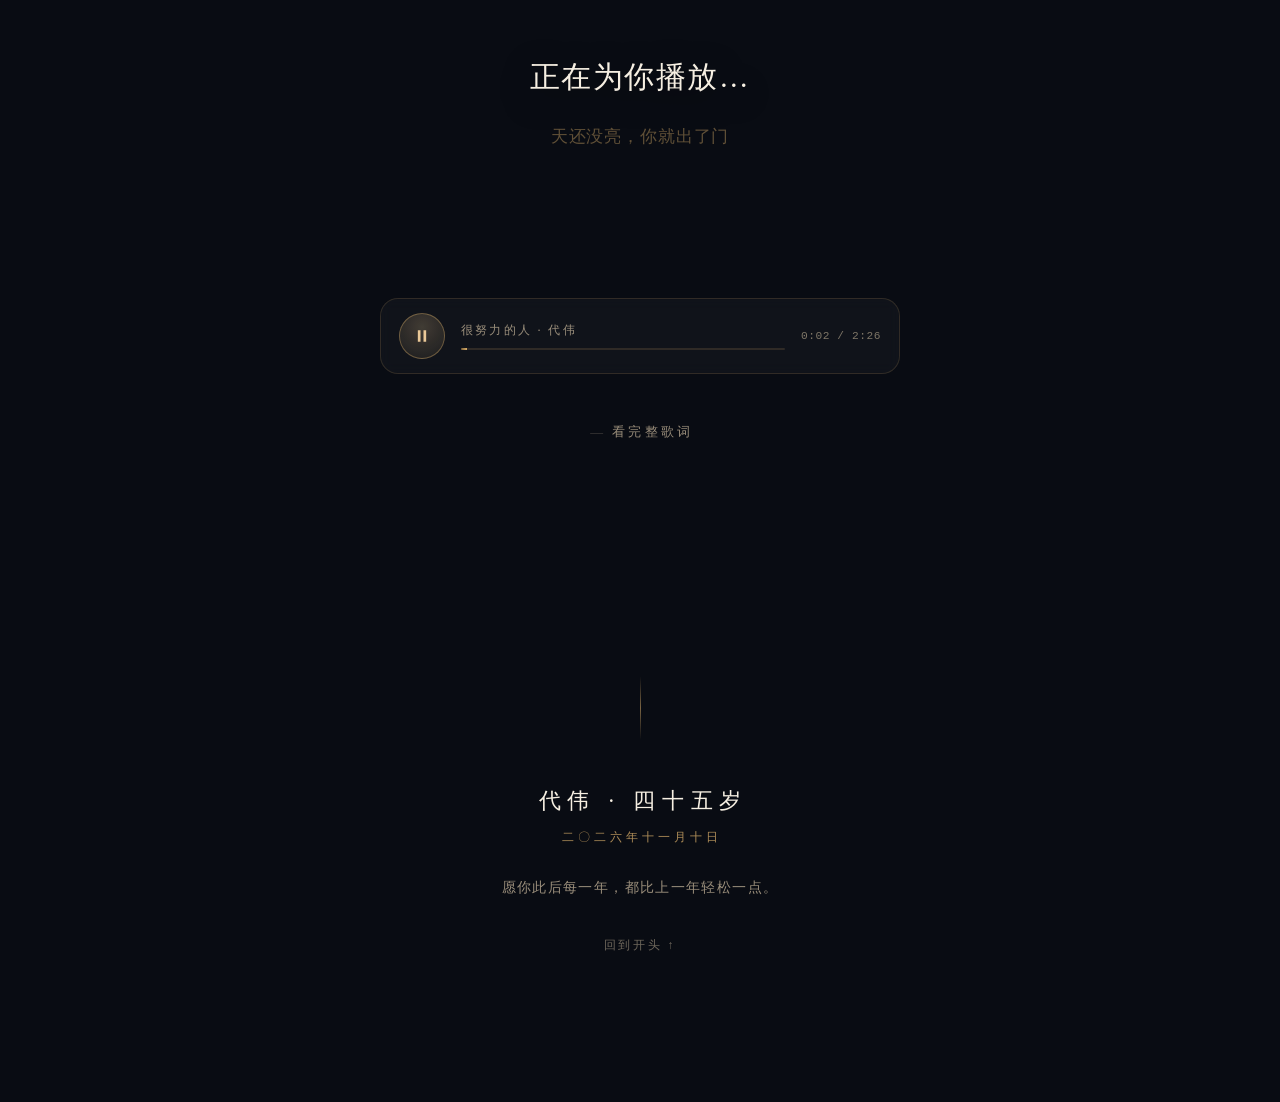
==== commit 68811362: "文字微调：不替爸爸编细节" ====
--- a/index.html
+++ b/index.html
@@ -90,7 +90,7 @@
     <h2>你的手</h2>
     <div class="prose">
       <p class="lead">你说你不喜欢拍照，那就把你写下来。</p>
-      <p>我不记得你拍过几张照片，你总说自己不上镜。<br>
+      <p>我不记得你拍过几张照片——你本来也不爱拍。<br>
       可我记得你的手。</p>
       <p>指节很粗，虎口有一层洗不掉的硬皮。<br>
       冬天握上去，<br>
@@ -105,7 +105,7 @@
       然后坐下来，喝一口水，<br>
       像什么都没发生。</p>
       <p>你总是把好吃的留给我。<br>
-      小时候我以为你不爱吃鱼肚子上那块肉，<br>
+      小时候我以为你不爱吃最好的那一块，<br>
       长大一点才慢慢明白——<br>
       不是的。</p>
       <p>你从不迟到，答应的事从来做到。<br>
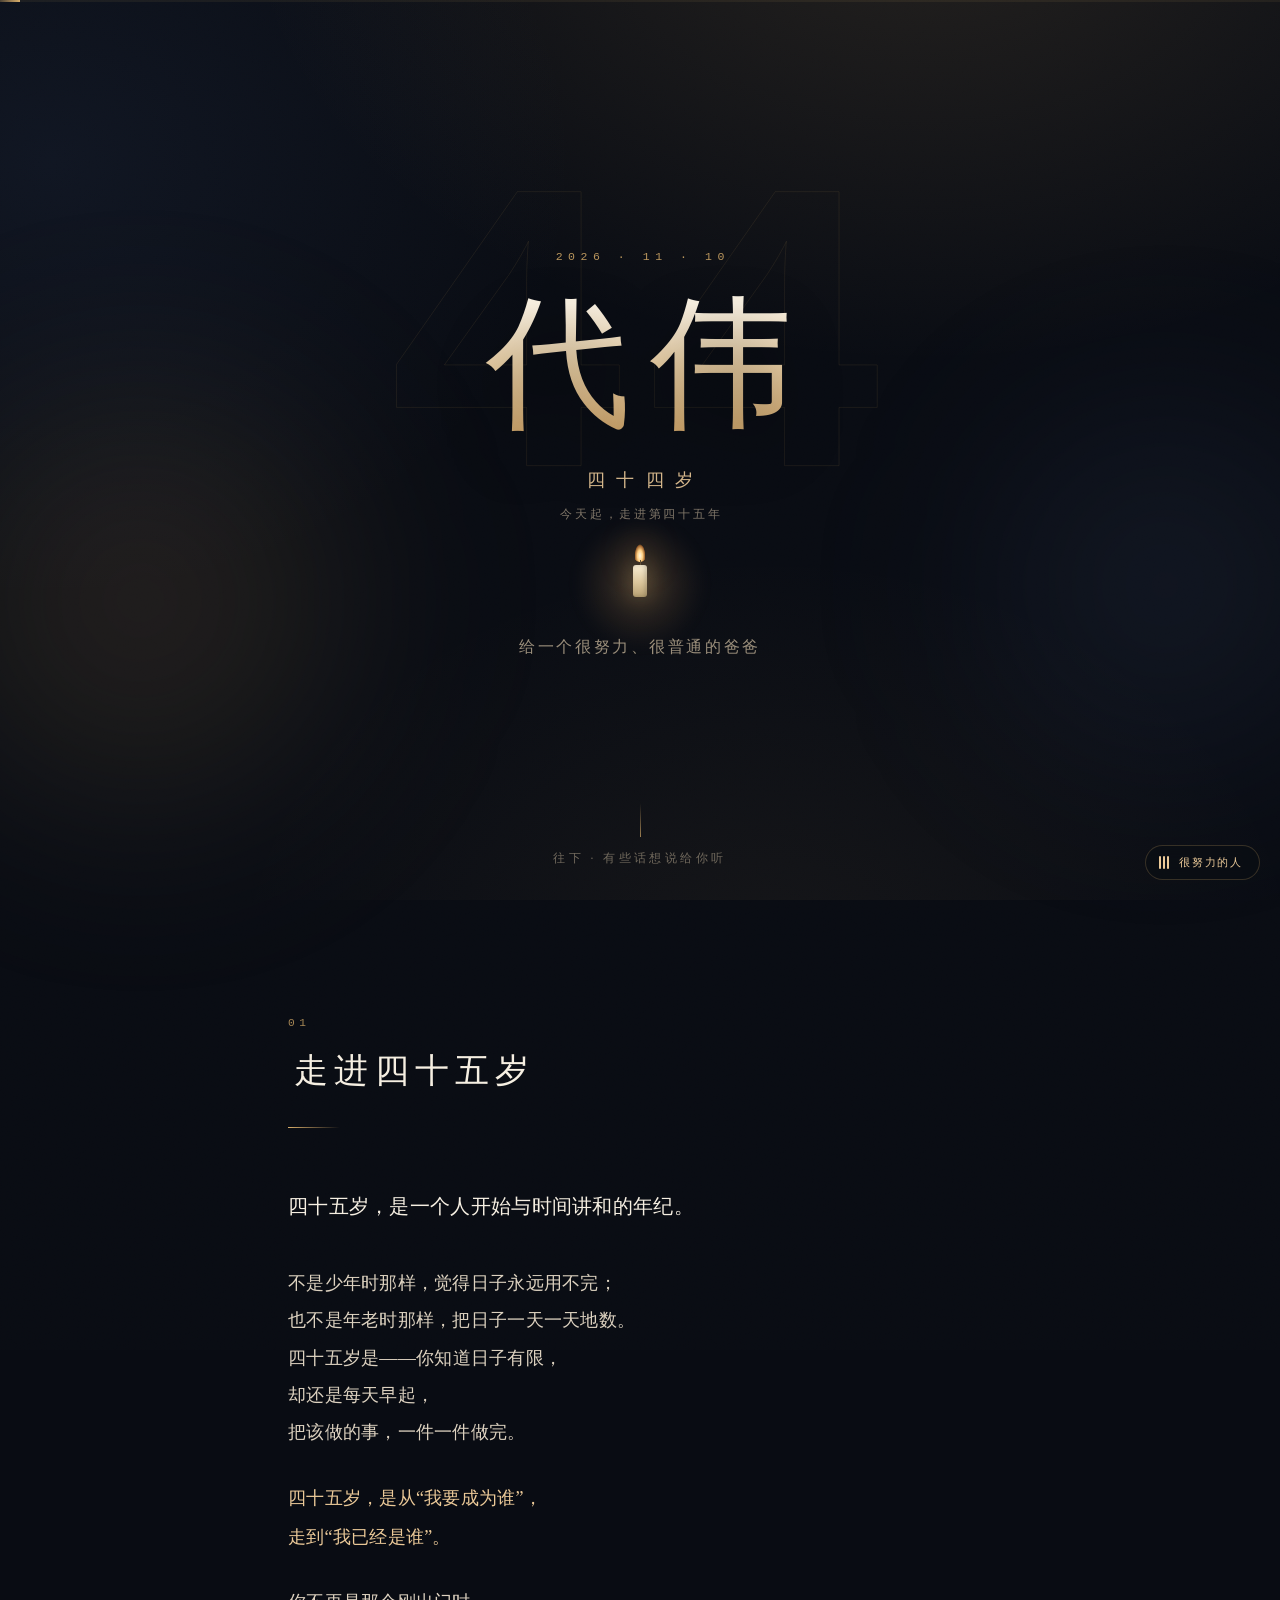
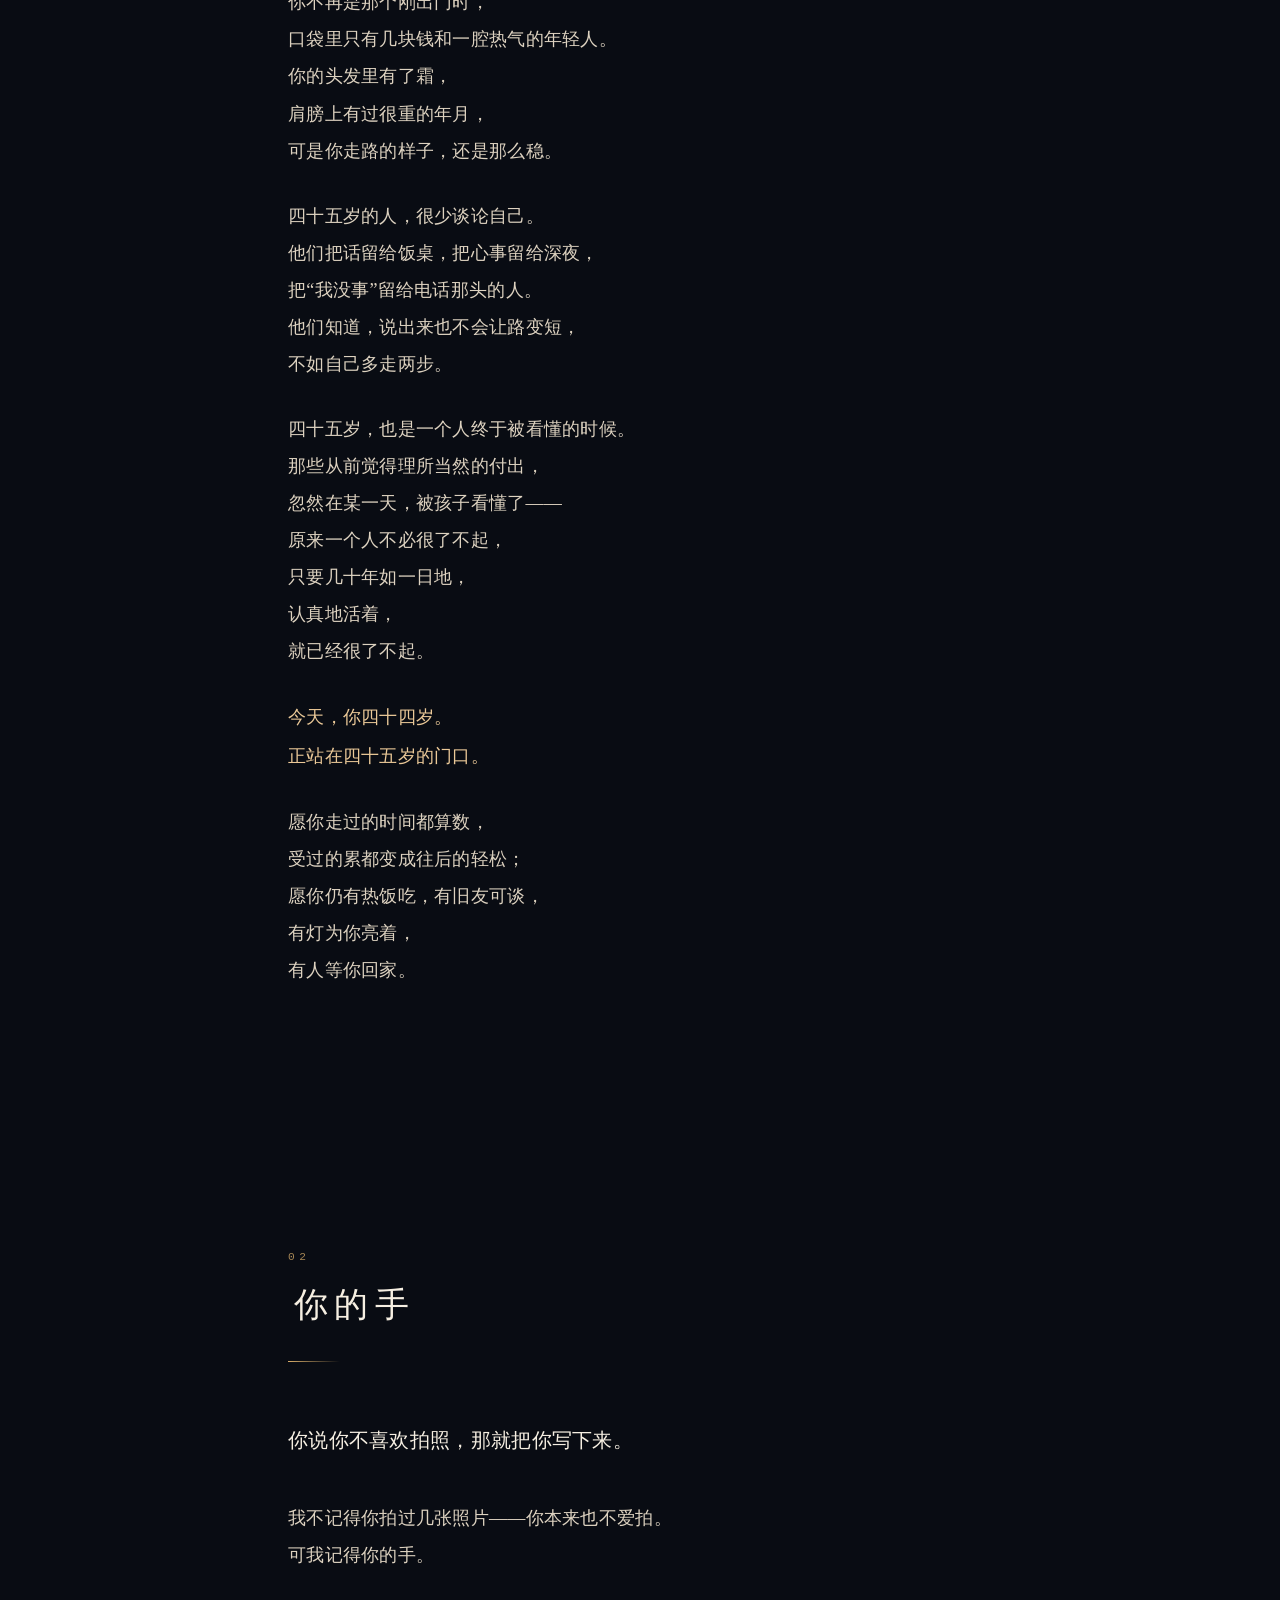
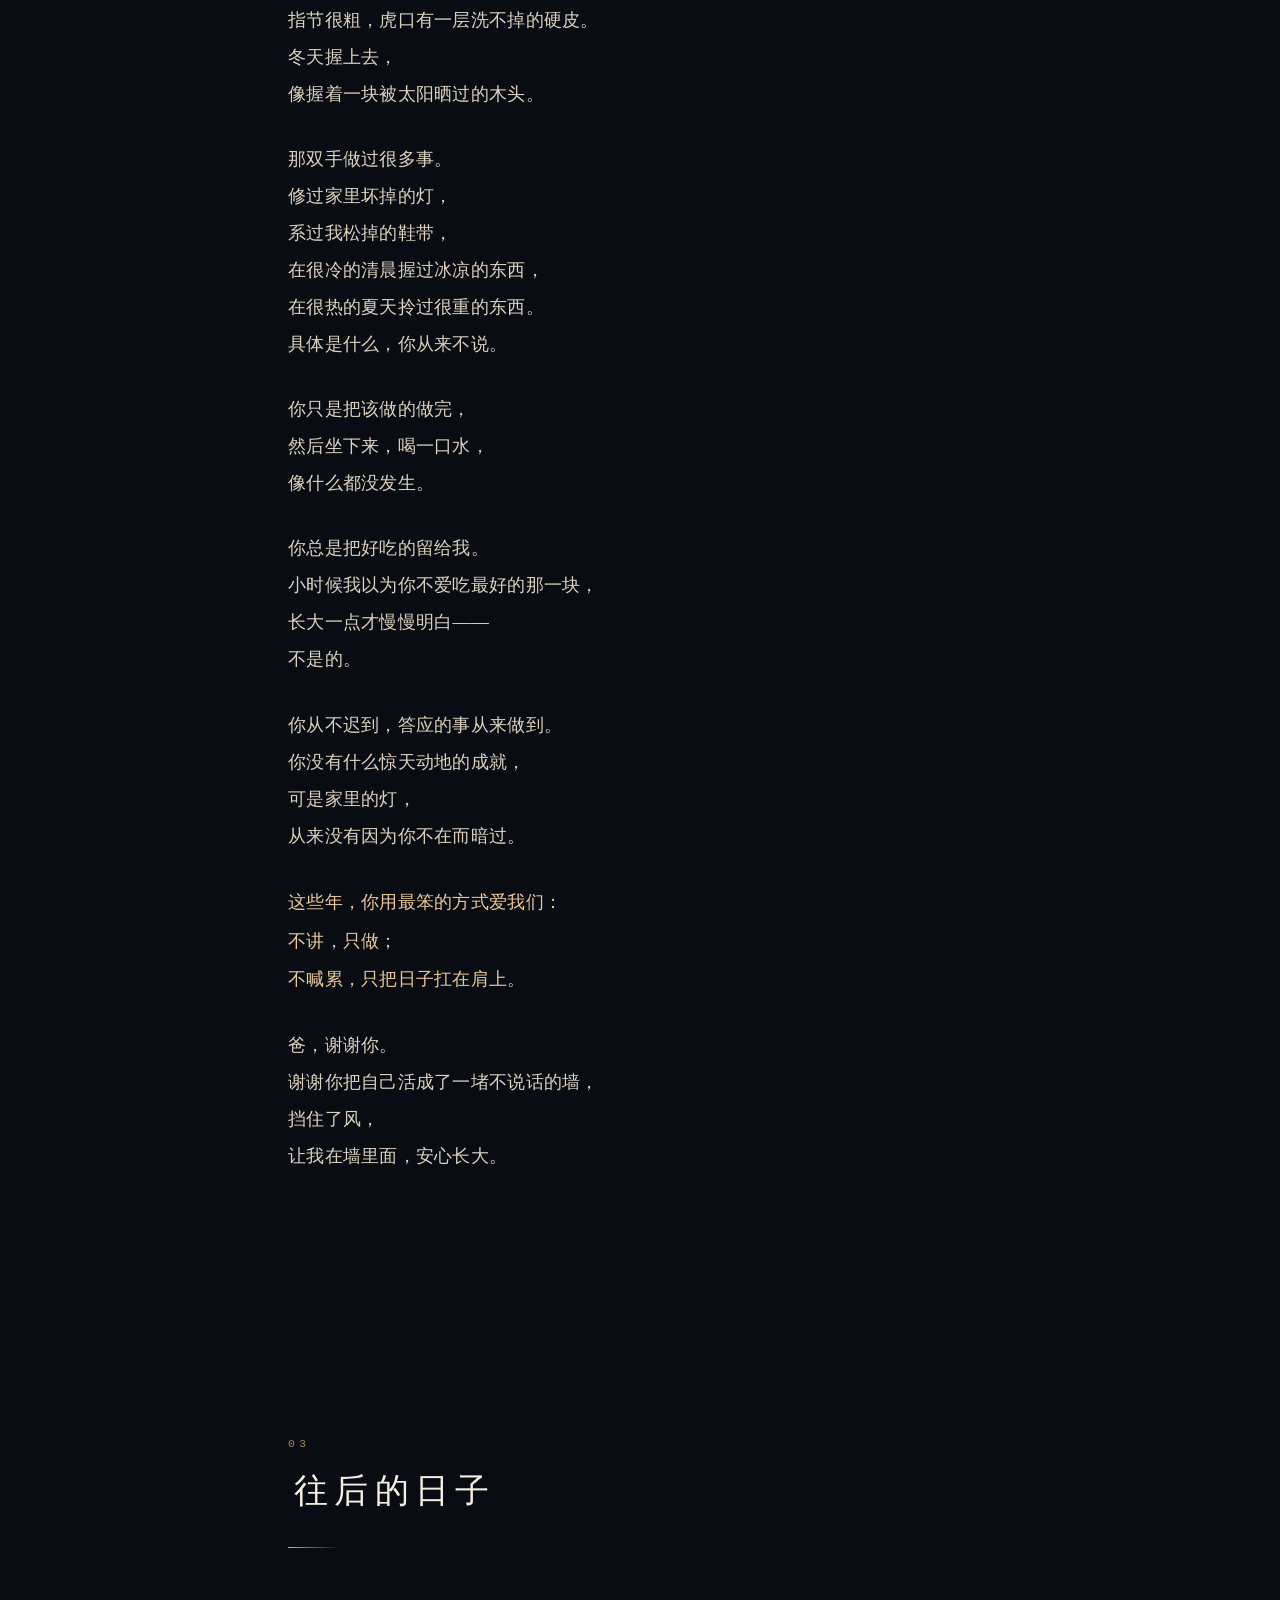
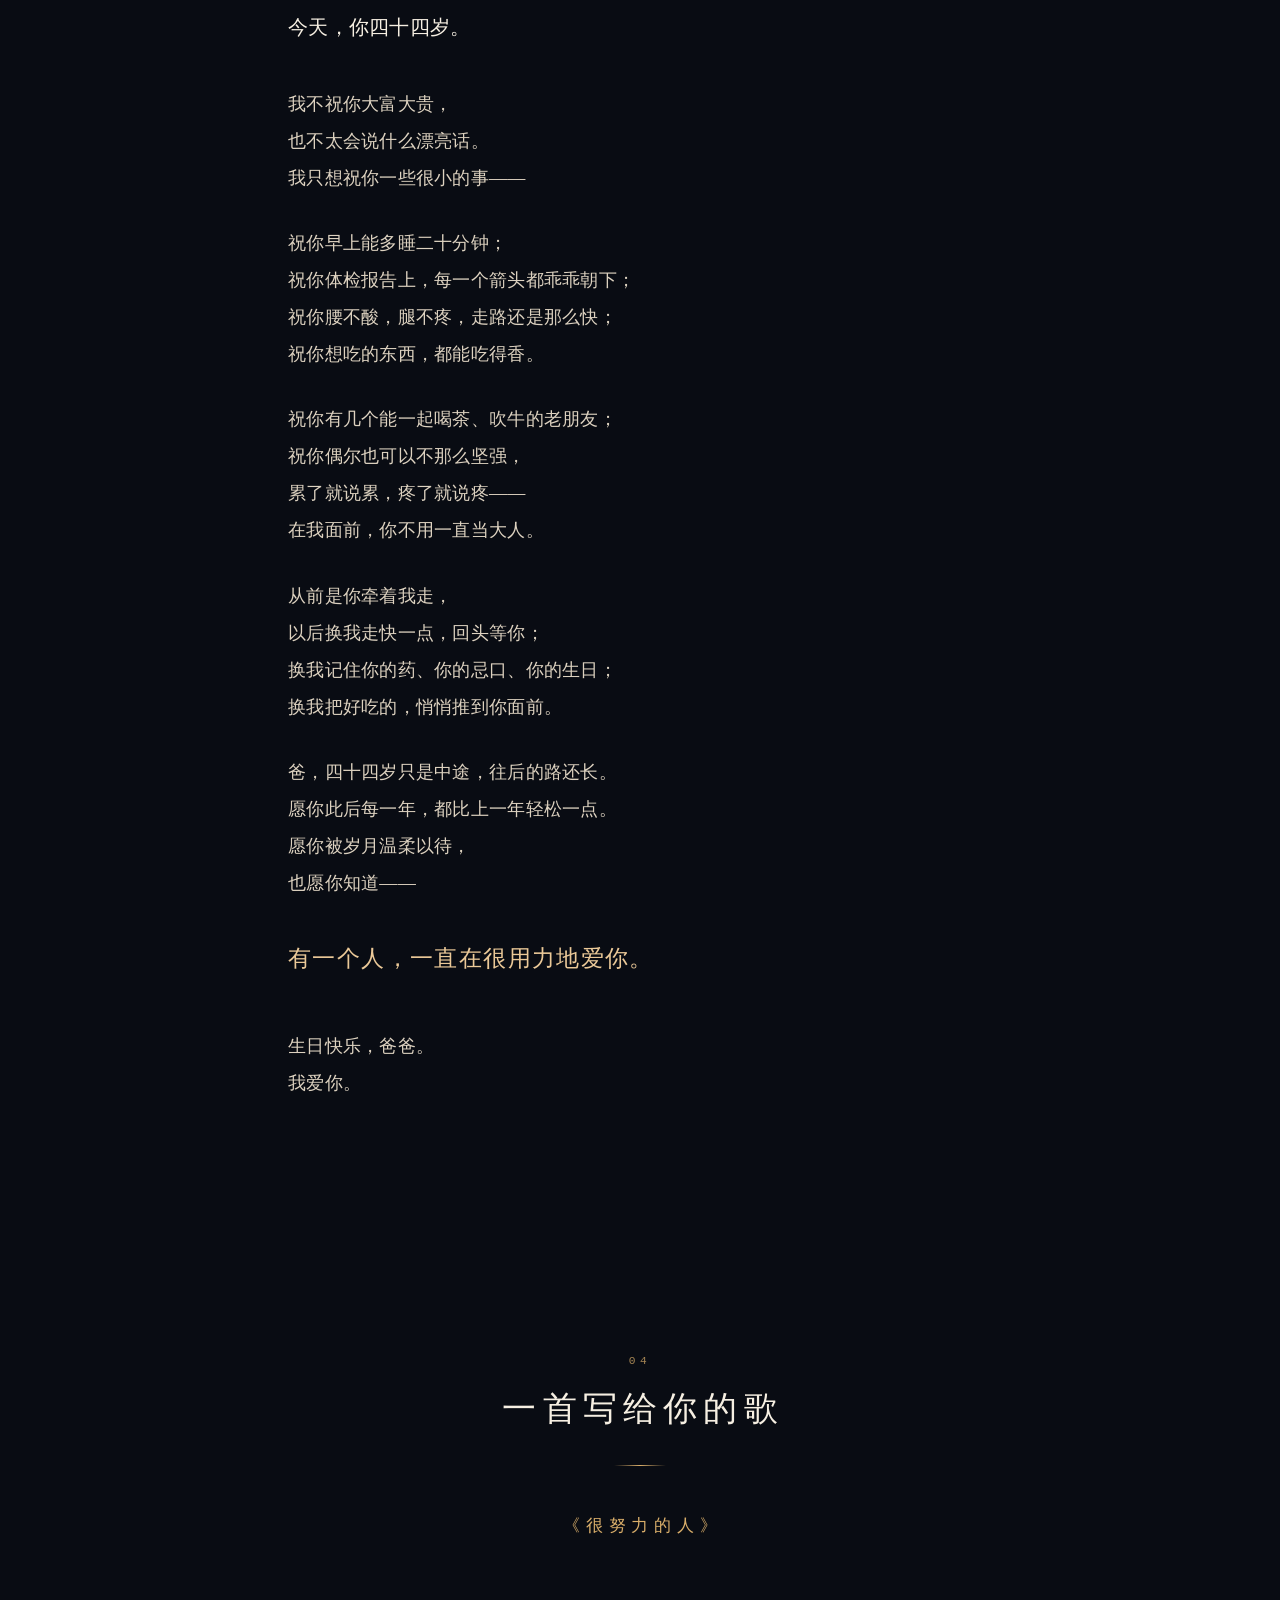
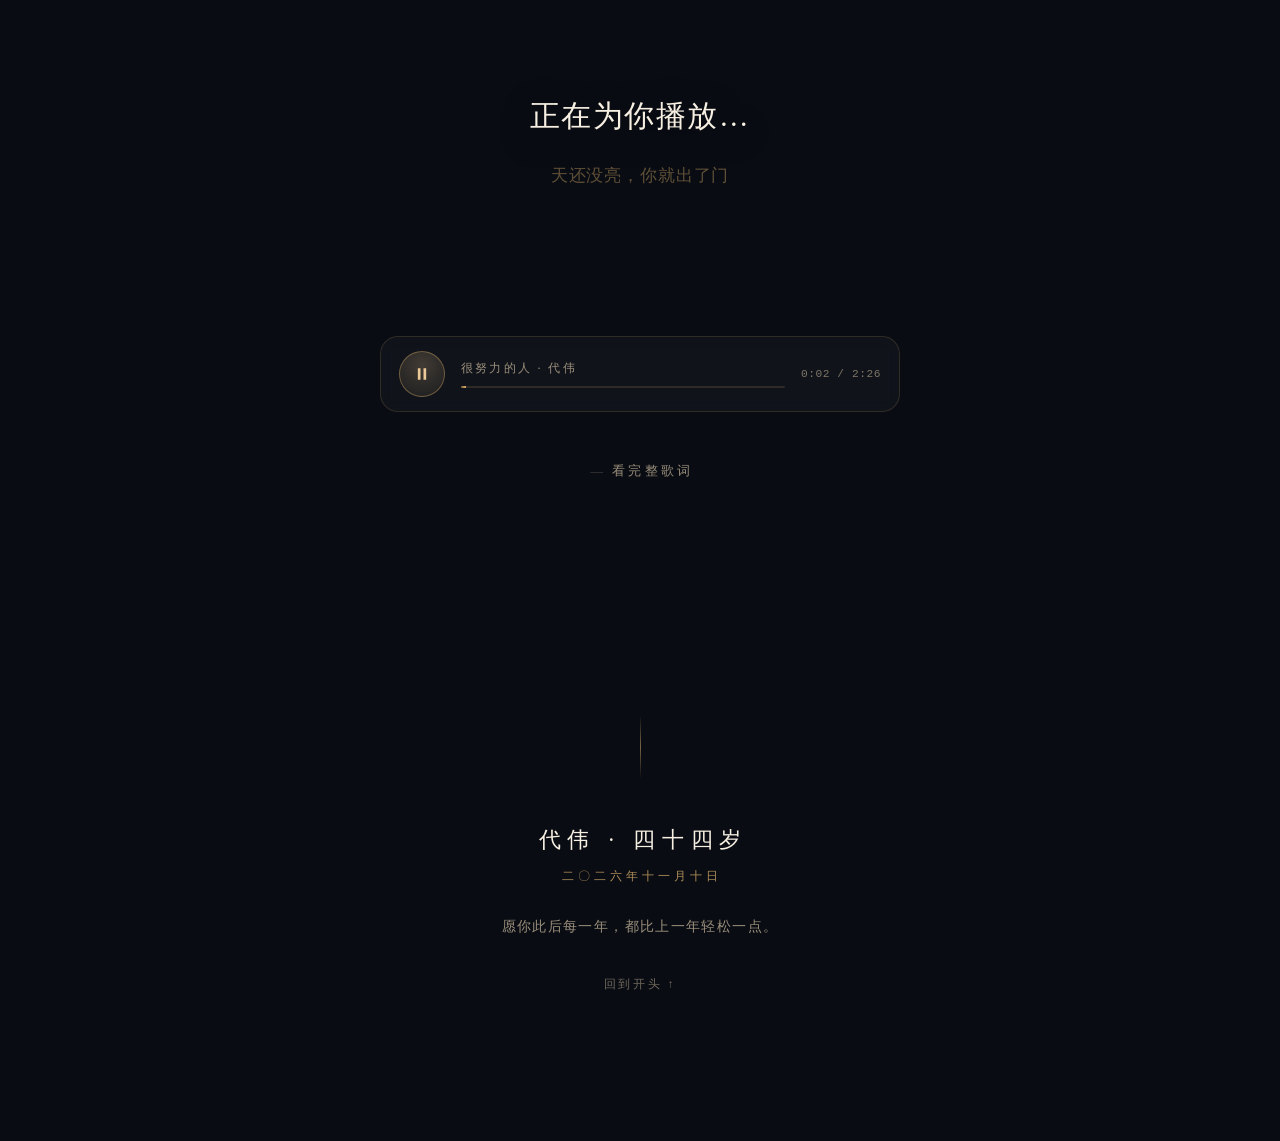
==== commit 90d19187: "改成四十四岁：今天是44岁生日，走进第四十五年" ====
--- a/index.html
+++ b/index.html
@@ -3,11 +3,11 @@
 <head>
 <meta charset="utf-8">
 <meta name="viewport" content="width=device-width,initial-scale=1,viewport-fit=cover">
-<title>代伟 · 四十五岁</title>
-<meta name="description" content="写给爸爸的四十五岁生日：一首散文诗、一些谢谢，和一首歌。">
+<title>代伟 · 四十四岁</title>
+<meta name="description" content="写给爸爸的四十四岁生日：一首散文诗、一些谢谢，和一首歌。">
 <meta name="theme-color" content="#090c13">
-<meta property="og:title" content="代伟 · 四十五岁">
-<meta property="og:description" content="写给爸爸的四十五岁生日。">
+<meta property="og:title" content="代伟 · 四十四岁">
+<meta property="og:description" content="写给爸爸的四十四岁生日。">
 <link rel="icon" href="data:image/svg+xml,%3Csvg xmlns='http://www.w3.org/2000/svg' viewBox='0 0 64 64'%3E%3Crect width='64' height='64' rx='14' fill='%23090c13'/%3E%3Cellipse cx='32' cy='26' rx='7' ry='12' fill='%23ffcf7a'/%3E%3Crect x='29' y='36' width='6' height='16' rx='2' fill='%23e8d7b4'/%3E%3C/svg%3E">
 <link rel="stylesheet" href="style.css">
 </head>
@@ -25,7 +25,7 @@
       <span class="flame"></span><span class="wick"></span><span class="body"></span>
     </div>
     <p class="veil-kicker">二〇二六年 · 十一月十日</p>
-    <h1 class="veil-title">给爸爸的四十五岁</h1>
+    <h1 class="veil-title">给爸爸的四十四岁</h1>
     <button class="start-btn" id="startBtn" type="button">轻触 · 让歌响起</button>
     <p class="veil-note">建议戴上耳机，大约两分半钟</p>
   </div>
@@ -36,10 +36,11 @@
   <header class="hero" id="top">
     <p class="hero-kicker">2026 · 11 · 10</p>
     <div class="hero-name-wrap">
-      <span class="hero-forty" aria-hidden="true">45</span>
+      <span class="hero-forty" aria-hidden="true">44</span>
       <h1 class="hero-name">代伟</h1>
     </div>
-    <p class="hero-age">四十五岁</p>
+    <p class="hero-age">四十四岁</p>
+    <p class="hero-year">今天起，走进第四十五年</p>
     <div class="candle small" aria-hidden="true">
       <span class="flame"></span><span class="wick"></span><span class="body"></span>
     </div>
@@ -49,7 +50,7 @@
 
   <section class="chapter reveal" id="poem">
     <p class="chapter-no">01</p>
-    <h2>四十五岁</h2>
+    <h2>走进四十五岁</h2>
     <div class="prose">
       <p class="lead">四十五岁，是一个人开始与时间讲和的年纪。</p>
       <p>不是少年时那样，觉得日子永远用不完；<br>
@@ -76,7 +77,7 @@
       只要几十年如一日地，<br>
       认真地活着，<br>
       就已经很了不起。</p>
-      <p class="punch">今天，你四十五岁。</p>
+      <p class="punch">今天，你四十四岁。<br>正站在四十五岁的门口。</p>
       <p>愿你走过的时间都算数，<br>
       受过的累都变成往后的轻松；<br>
       愿你仍有热饭吃，有旧友可谈，<br>
@@ -126,7 +127,7 @@
     <p class="chapter-no">03</p>
     <h2>往后的日子</h2>
     <div class="prose">
-      <p class="lead">今天，你四十五岁。</p>
+      <p class="lead">今天，你四十四岁。</p>
       <p>我不祝你大富大贵，<br>
       也不太会说什么漂亮话。<br>
       我只想祝你一些很小的事——</p>
@@ -142,7 +143,7 @@
       以后换我走快一点，回头等你；<br>
       换我记住你的药、你的忌口、你的生日；<br>
       换我把好吃的，悄悄推到你面前。</p>
-      <p>爸，四十五岁只是中途，往后的路还长。<br>
+      <p>爸，四十四岁只是中途，往后的路还长。<br>
       愿你此后每一年，都比上一年轻松一点。<br>
       愿你被岁月温柔以待，<br>
       也愿你知道——</p>
@@ -191,7 +192,7 @@
           然后笑着说，我不太爱吃这些
         </p>
         <p class="chorus">
-          四十五岁，你还是很努力的人<br>
+          四十四岁，你还是很努力的人<br>
           把平凡的日子，过成家里最稳的灯<br>
           不需要谁记得你的名字<br>
           在我心里，你一直是英雄
@@ -203,7 +204,7 @@
           我就知道，家还在
         </p>
         <p class="chorus">
-          四十五岁，愿风对你温柔一点<br>
+          四十四岁，愿风对你温柔一点<br>
           愿你的肩膀，也能靠一靠、歇一歇<br>
           往后的路，换我替你分担一些<br>
           爸，生日快乐——我爱你
@@ -214,7 +215,7 @@
 
   <footer class="foot reveal">
     <div class="foot-line"></div>
-    <p class="foot-big">代伟 · 四十五岁</p>
+    <p class="foot-big">代伟 · 四十四岁</p>
     <p class="foot-sub">二〇二六年十一月十日</p>
     <p class="foot-note">愿你此后每一年，都比上一年轻松一点。</p>
     <a class="to-top" href="#top">回到开头 ↑</a>
--- a/style.css
+++ b/style.css
@@ -91,6 +91,7 @@
   -webkit-background-clip:text;background-clip:text;color:transparent;
   text-shadow:0 24px 60px rgba(0,0,0,.4)}
 .hero-age{margin:3.4vh 0 0;font-size:clamp(.95rem,3.2vw,1.15rem);letter-spacing:.62em;text-indent:.62em;color:var(--gold-soft);opacity:.9}
+.hero-year{margin:1.2em 0 0;font-size:.78rem;letter-spacing:.22em;text-indent:.22em;color:rgba(154,142,123,.82)}
 .hero-sub{margin:2.6vh 0 0;font-size:clamp(.86rem,2.8vw,1rem);letter-spacing:.16em;color:var(--muted)}
 .scroll-hint{position:absolute;bottom:34px;left:0;right:0;font-size:.72rem;letter-spacing:.3em;color:rgba(154,142,123,.7);text-indent:.3em}
 .scroll-hint span{display:block;width:1px;height:34px;margin:0 auto 14px;background:linear-gradient(180deg,transparent,var(--gold));opacity:.7;animation:drip 2.6s ease-in-out infinite}
